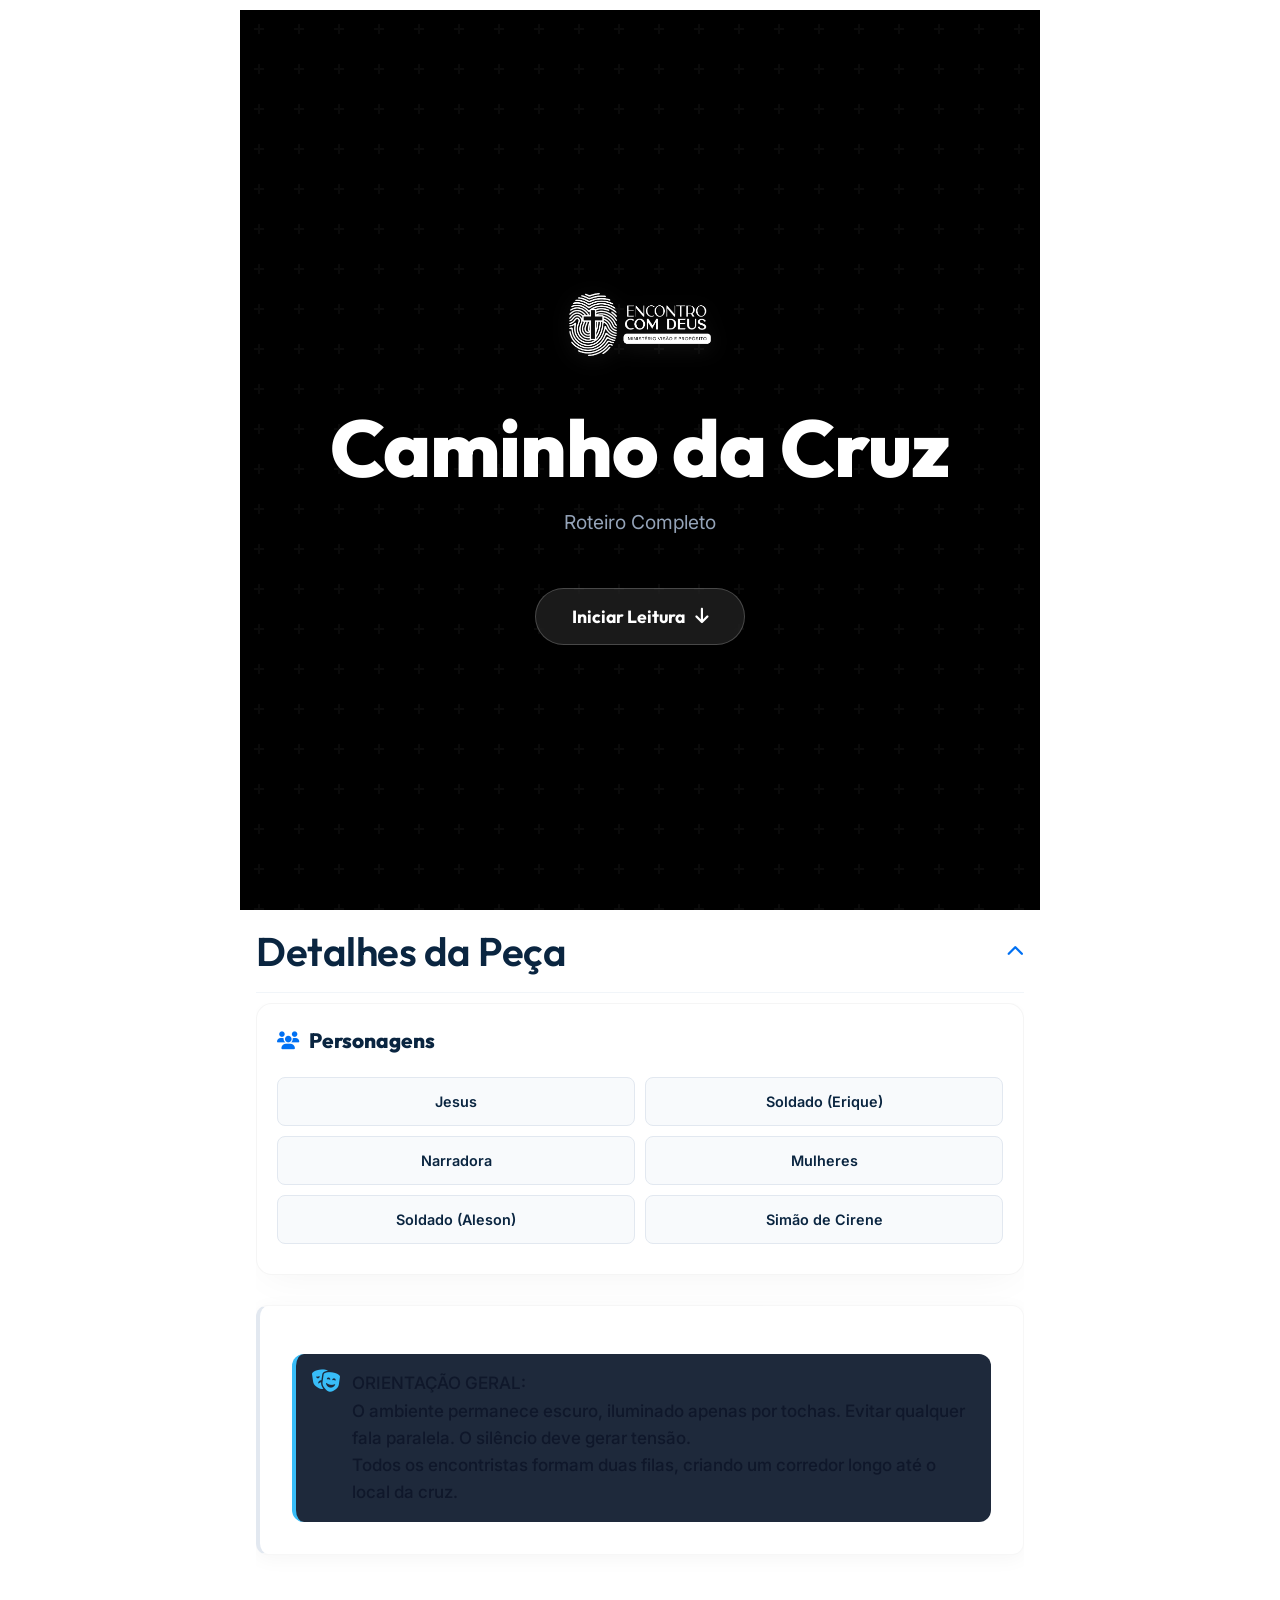
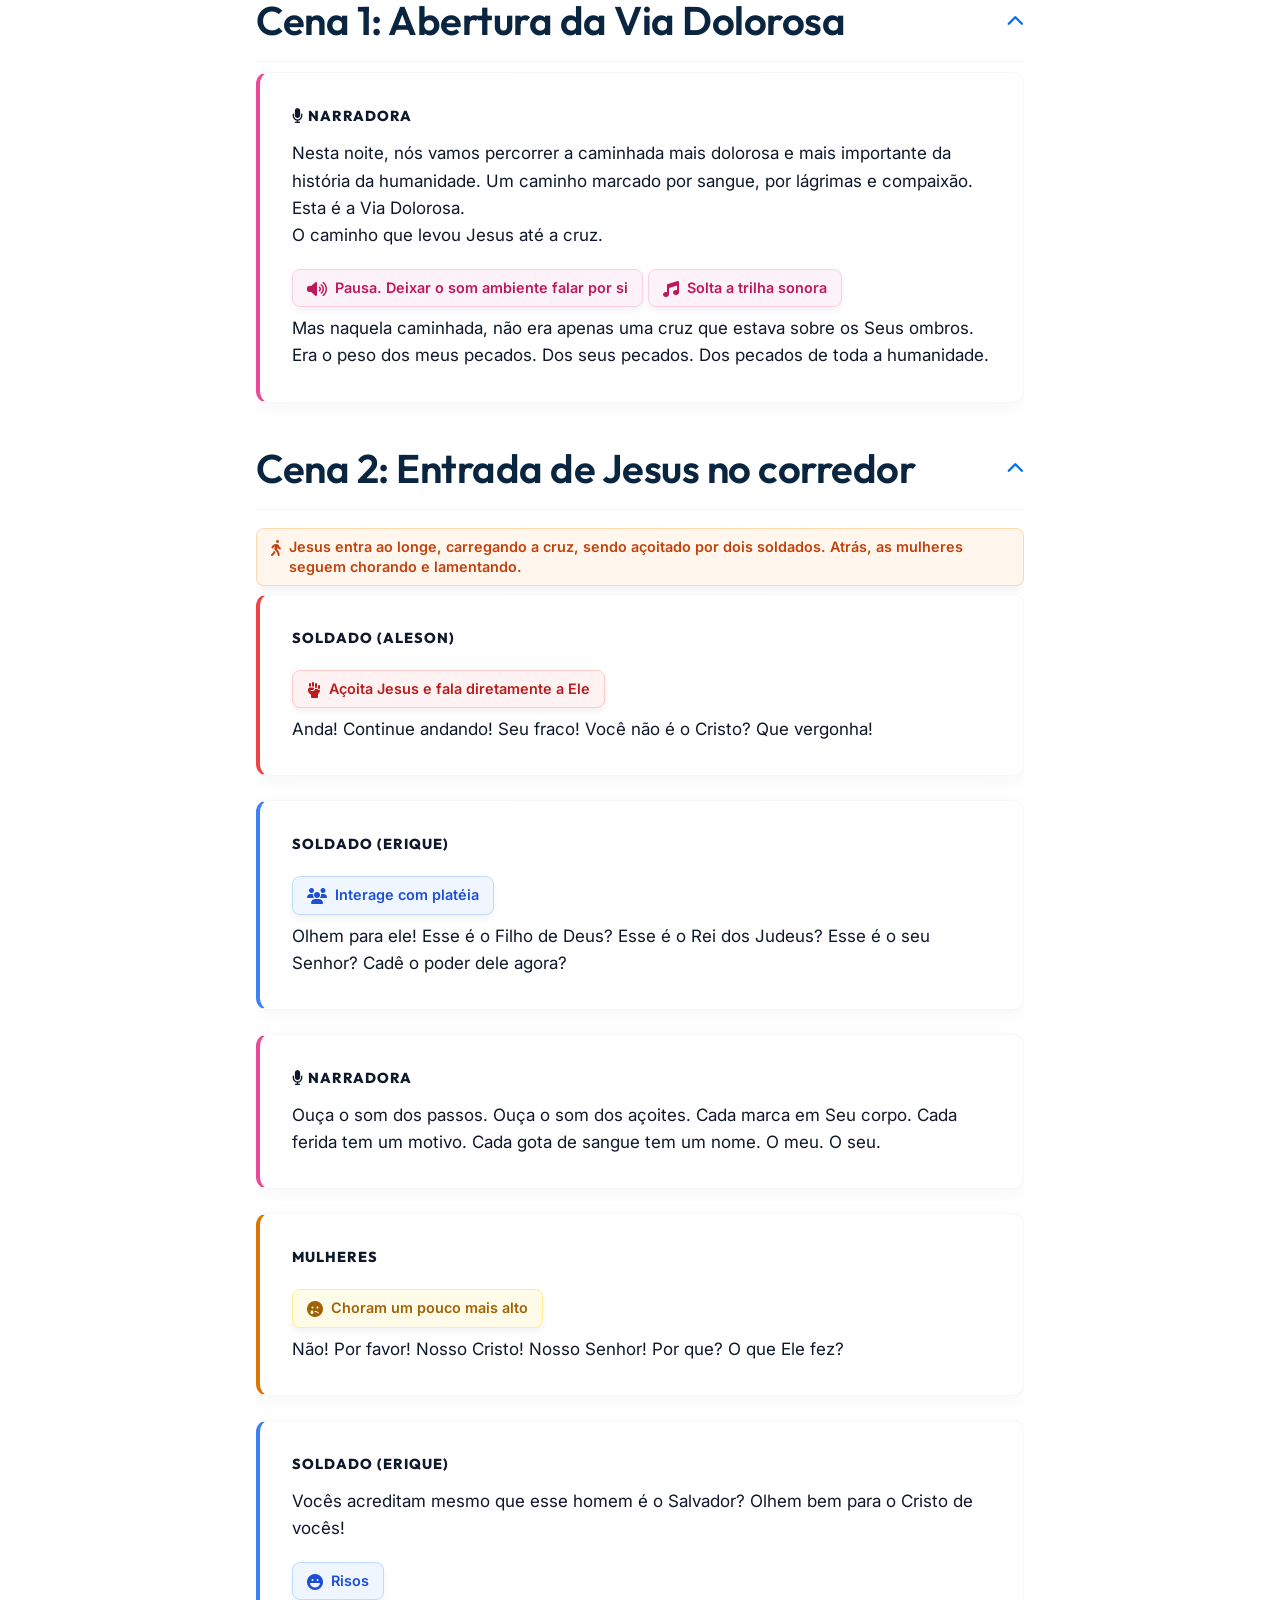
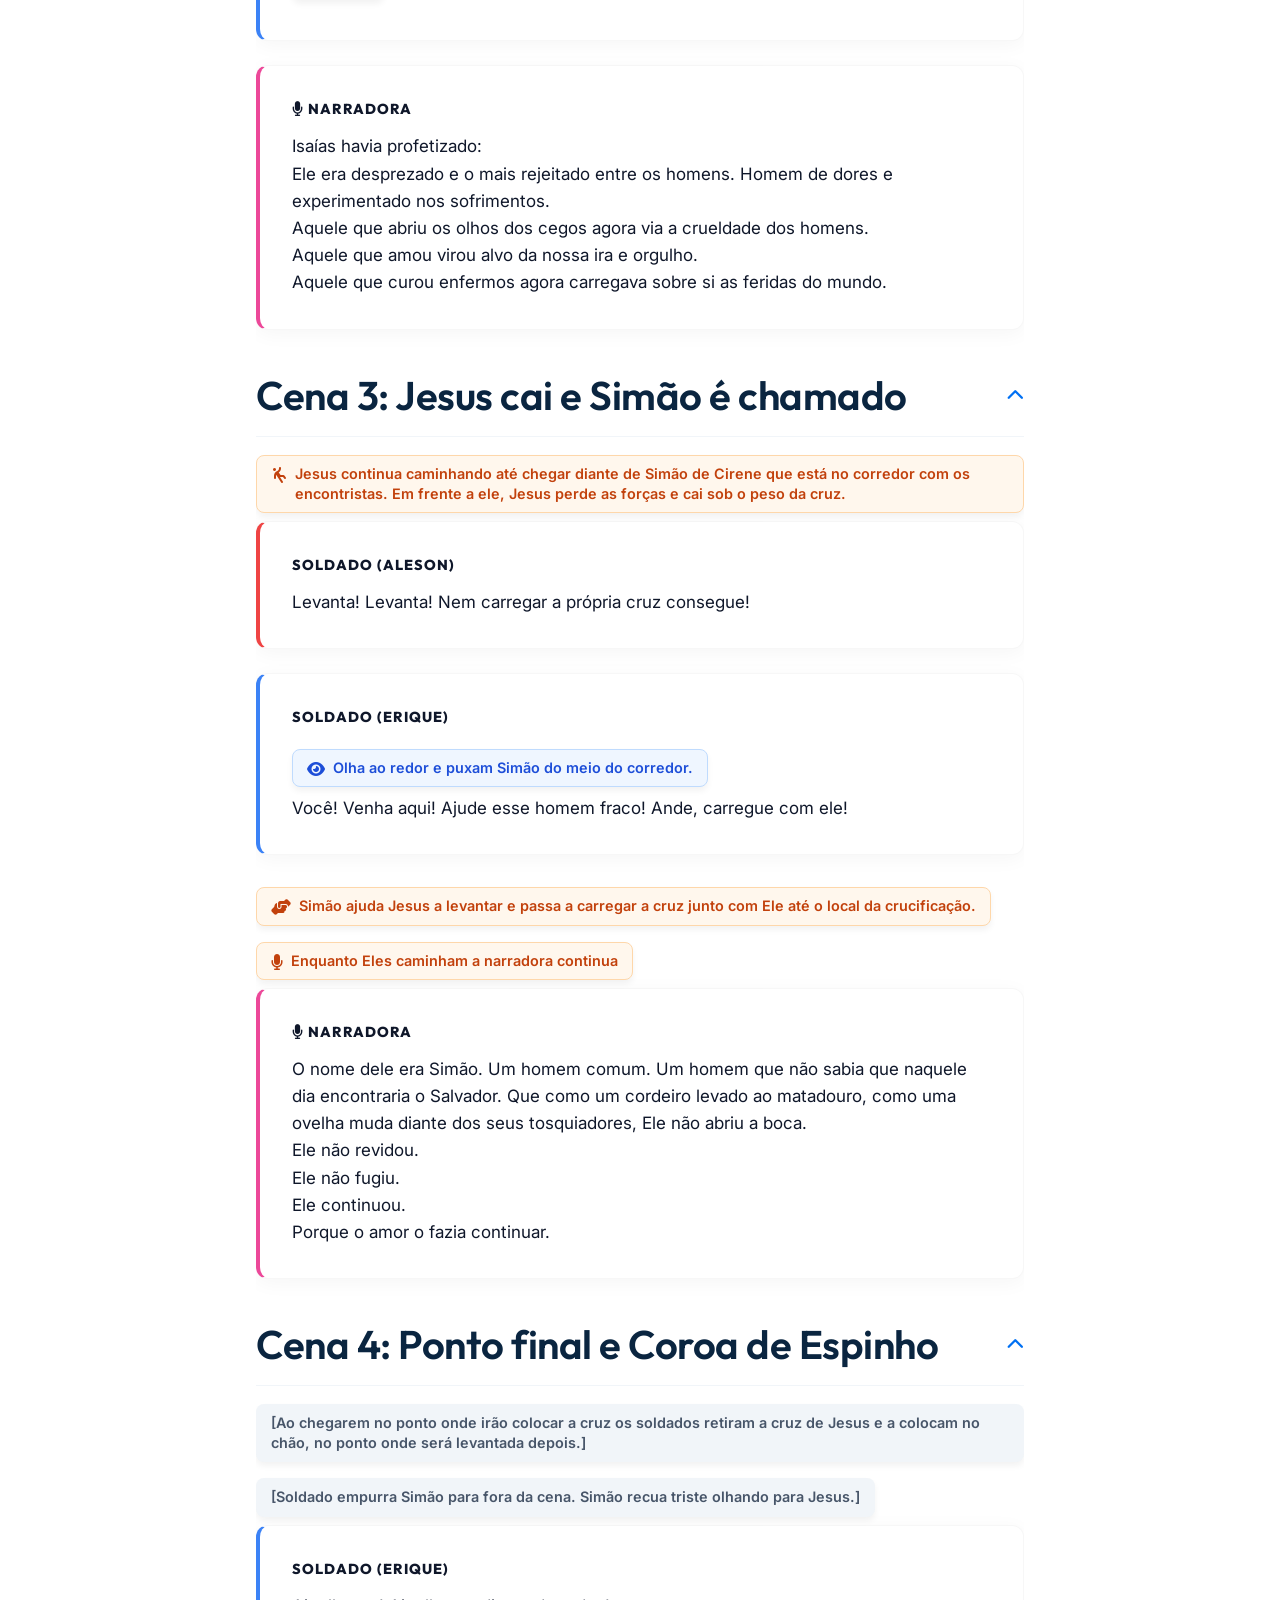
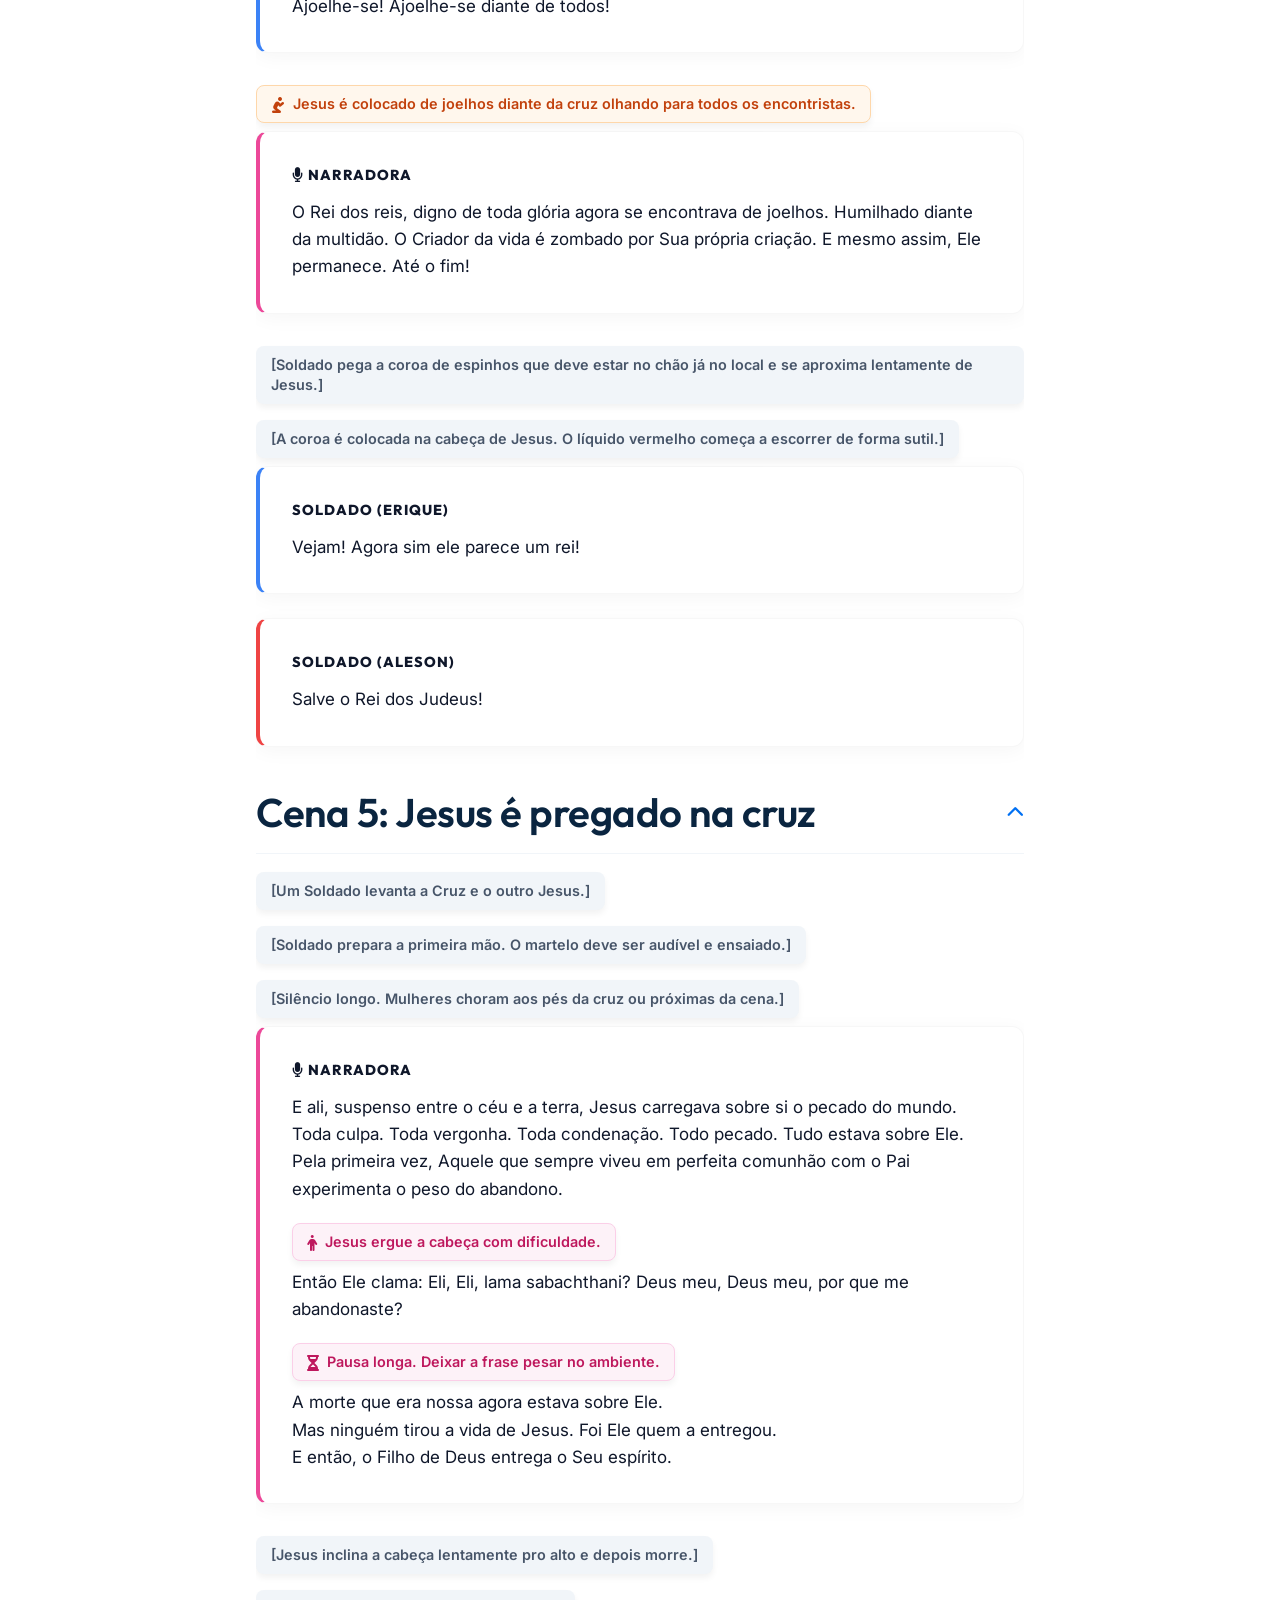
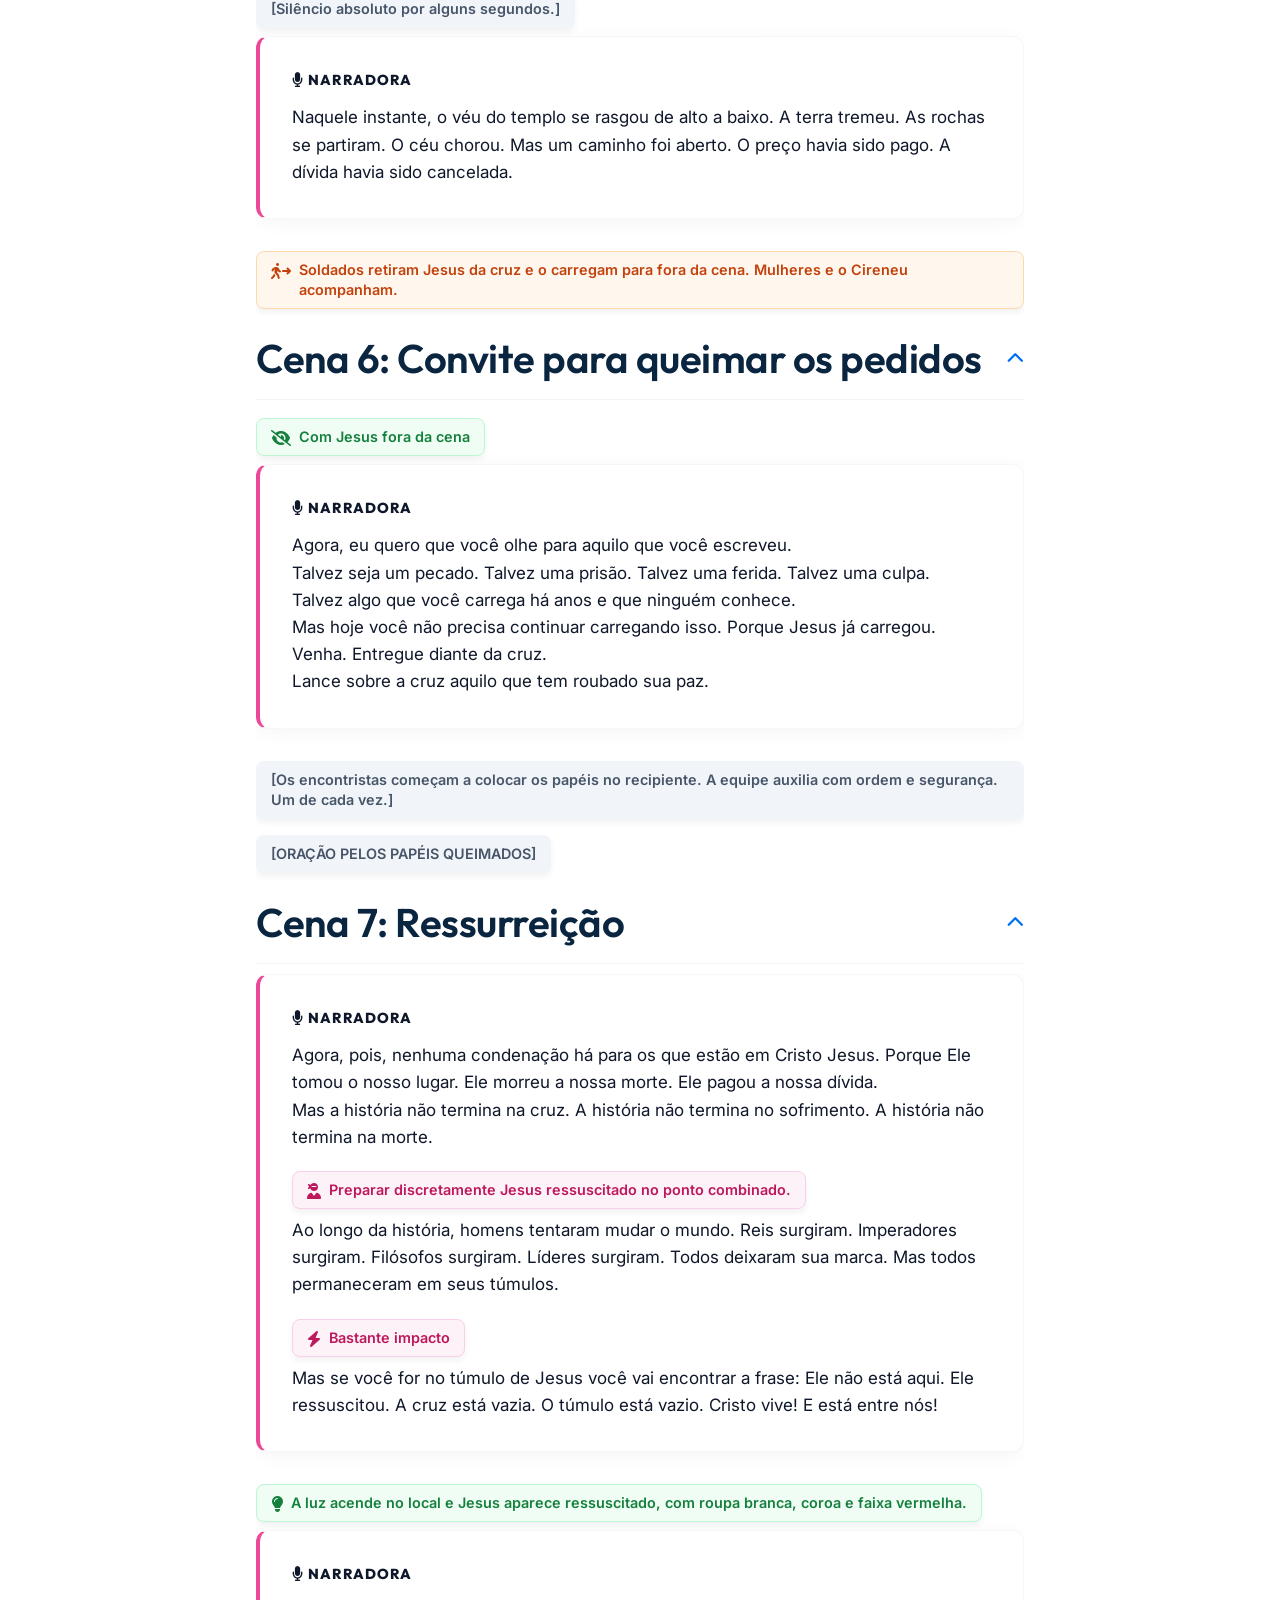
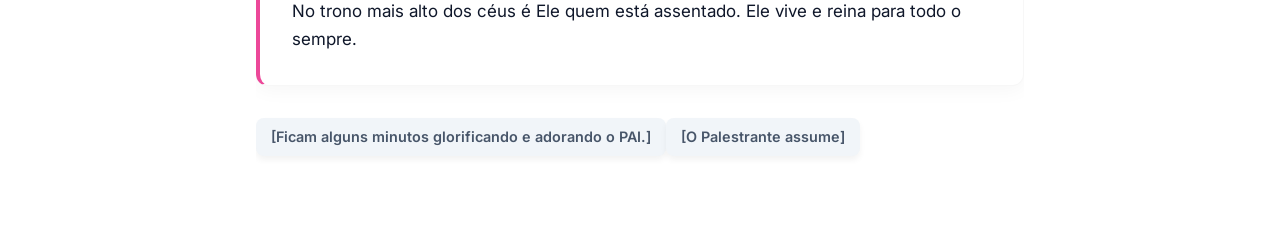
==== WebApp/index.html @ dc793e68 "Adiciona WebApp do Caminho da Cruz com estilos atualizados e correções de layout" ====
﻿<!DOCTYPE html>
<html lang="pt-BR">
<head>
    <meta charset="UTF-8">
    <meta name="viewport" content="width=device-width, initial-scale=1.0">
    <title>Caminho da Cruz - Roteiro</title>
    <link rel="preconnect" href="https://fonts.googleapis.com">
    <link rel="preconnect" href="https://fonts.gstatic.com" crossorigin>
    <link href="https://fonts.googleapis.com/css2?family=Inter:wght@300;400;500;600;700&family=Outfit:wght@400;500;600;700;800&display=swap" rel="stylesheet">
    <link rel="stylesheet" href="https://cdnjs.cloudflare.com/ajax/libs/font-awesome/6.4.0/css/all.min.css">
    <link rel="icon" type="image/svg+xml" href="favicon.svg">
    <link rel="stylesheet" href="style.css">

    <meta property="og:title" content="Caminho da Cruz - Roteiro Teatral">
    <meta property="og:description" content="Roteiro completo da peça teatral 'Caminho da Cruz'.">
    <meta property="og:image" content="simbol-encontro-horizontal-claro.png">
    <meta property="og:url" content="">
    <meta property="og:type" content="website">
    <meta name="twitter:card" content="summary_large_image">
</head>
<body>

<nav class="top-nav hidden" id="top-nav">
    <div class="nav-content">
        <div class="header-left">
            <button id="menu-btn" aria-label="Menu" onclick="toggleMenu()"><i class="fa-solid fa-bars"></i></button>
            <span class="current-scene-title" id="current-scene">Detalhes da Peça</span>
        </div>
        <div class="header-right">
            <span class="progress-text" id="progress-text">0%</span>
            <button id="fullscreen-btn" aria-label="Tela Cheia" title="Tela Cheia" onclick="toggleFullscreen()"><i class="fa-solid fa-expand"></i></button>
        </div>
    </div>
    <div class="progress-bar-container">
        <div class="progress-bar" id="progress-bar"></div>
    </div>
</nav>

<!-- Drawer Menu -->
<div class="drawer-overlay" id="drawer-overlay" onclick="toggleMenu()"></div>
<div class="drawer-menu" id="drawer-menu">
    <div class="drawer-header">
        <h3>Índice</h3>
        <button id="close-menu-btn" onclick="toggleMenu()" title="Fechar menu" aria-label="Fechar menu"><i class="fa-solid fa-xmark"></i></button>
    </div>
    <ul class="drawer-list" id="drawer-list">
        <!-- JS vai preencher -->
    </ul>
</div>

<main>
    <!-- Hero Section -->
    <section class="hero" id="scene-1" data-title="Capa">
        <div class="hero-content">
            <img src="simbol-encontro-horizontal-claro.png" alt="Encontro com Deus" class="hero-logo">
            <h1 class="hero-title">Caminho da Cruz</h1>
            <p class="hero-subtitle">Roteiro Completo</p>
            <button class="btn-primary" onclick="startReading()">Iniciar Leitura <i class="fa-solid fa-arrow-down"></i></button>
        </div>
    </section>

    <!-- Scene 1: Detalhes -->
    <section class="scene-section expanded" id="scene-2" data-title="Detalhes da Peça">
        <div class="scene-header accordion-header" onclick="toggleScene(this)">
            <div class="scene-title-wrapper">
                <h2 class="scene-title">Detalhes da Peça</h2>
                <i class="fa-solid fa-chevron-down toggle-icon"></i>
            </div>
            <div class="scene-divider"></div>
        </div>
        <div class="scene-content">
            <div class="card info-card">
                <h3><i class="fa-solid fa-users"></i> Personagens</h3>
                <div class="characters-grid">
                    <div class="char-item">Jesus</div>
                    <div class="char-item">Narradora</div>
                    <div class="char-item">Soldado (Aleson)</div>
                    <div class="char-item">Soldado (Erique)</div>
                    <div class="char-item">Mulheres</div>
                    <div class="char-item">Simão de Cirene</div>
                </div>
            </div>
            <div class="dialogue-card">
                <p class="block-direction"><i class="fa-solid fa-masks-theater"></i> ORIENTAÇÃO GERAL:<br>O ambiente permanece escuro, iluminado apenas por tochas. Evitar qualquer fala paralela. O silêncio deve gerar tensão.<br>Todos os encontristas formam duas filas, criando um corredor longo até o local da cruz.</p>
            </div>
        </div>
    </section>

    <!-- Cena 1 -->
    <section class="scene-section expanded" id="scene-3" data-title="Cena 1: Abertura da Via Dolorosa">
        <div class="scene-header accordion-header" onclick="toggleScene(this)">
            <div class="scene-title-wrapper">
                <h2 class="scene-title">Cena 1: Abertura da Via Dolorosa</h2>
                <i class="fa-solid fa-chevron-down toggle-icon"></i>
            </div>
            <div class="scene-divider"></div>
        </div>
        <div class="scene-content">
            <div class="dialogue-card c-narracao">
                <div class="char-header narrador-header"><div class="char-main"><i class="fa-solid fa-microphone"></i> NARRADORA</div></div>
                <p>Nesta noite, nós vamos percorrer a caminhada mais dolorosa e mais importante da história da humanidade. Um caminho marcado por sangue, por lágrimas e compaixão.<br>Esta é a Via Dolorosa.<br>O caminho que levou Jesus até a cruz.</p>
                <span class="stage-direction sd-audio"><i class="fa-solid fa-volume-high"></i> Pausa. Deixar o som ambiente falar por si</span>
                <span class="stage-direction sd-audio"><i class="fa-solid fa-music"></i> Solta a trilha sonora</span>
                <p>Mas naquela caminhada, não era apenas uma cruz que estava sobre os Seus ombros. Era o peso dos meus pecados. Dos seus pecados. Dos pecados de toda a humanidade.</p>
            </div>
        </div>
    </section>

    <!-- Cena 2 -->
    <section class="scene-section expanded" id="scene-4" data-title="Cena 2: Entrada de Jesus no corredor">
        <div class="scene-header accordion-header" onclick="toggleScene(this)">
            <div class="scene-title-wrapper">
                <h2 class="scene-title">Cena 2: Entrada de Jesus no corredor</h2>
                <i class="fa-solid fa-chevron-down toggle-icon"></i>
            </div>
            <div class="scene-divider"></div>
        </div>
        <div class="scene-content">
            <span class="stage-direction sd-action"><i class="fa-solid fa-person-walking"></i> Jesus entra ao longe, carregando a cruz, sendo açoitado por dois soldados. Atrás, as mulheres seguem chorando e lamentando.</span>
            <div class="dialogue-card c-soldado1">
                <div class="char-header"><div class="char-main">SOLDADO (ALESON)</div></div>
                <span class="stage-direction sd-action"><i class="fa-solid fa-hand-fist"></i> Açoita Jesus e fala diretamente a Ele</span>
                <p>Anda! Continue andando! Seu fraco! Você não é o Cristo? Que vergonha!</p>
            </div>
            <div class="dialogue-card c-soldado2">
                <div class="char-header"><div class="char-main">SOLDADO (ERIQUE)</div></div>
                <span class="stage-direction sd-emotion"><i class="fa-solid fa-users"></i> Interage com platéia</span>
                <p>Olhem para ele! Esse é o Filho de Deus? Esse é o Rei dos Judeus? Esse é o seu Senhor? Cadê o poder dele agora?</p>
            </div>
            <div class="dialogue-card c-narracao">
                <div class="char-header narrador-header"><div class="char-main"><i class="fa-solid fa-microphone"></i> NARRADORA</div></div>
                <p>Ouça o som dos passos. Ouça o som dos açoites. Cada marca em Seu corpo. Cada ferida tem um motivo. Cada gota de sangue tem um nome. O meu. O seu.</p>
            </div>
            <div class="dialogue-card c-mulheres">
                <div class="char-header"><div class="char-main">MULHERES</div></div>
                <span class="stage-direction sd-emotion"><i class="fa-solid fa-face-sad-tear"></i> Choram um pouco mais alto</span>
                <p>Não! Por favor! Nosso Cristo! Nosso Senhor! Por que? O que Ele fez?</p>
            </div>
            <div class="dialogue-card c-soldado2">
                <div class="char-header"><div class="char-main">SOLDADO (ERIQUE)</div></div>
                <p>Vocês acreditam mesmo que esse homem é o Salvador? Olhem bem para o Cristo de vocês!</p>
                <span class="stage-direction sd-emotion"><i class="fa-solid fa-face-laugh"></i> Risos</span>
            </div>
            <div class="dialogue-card c-narracao">
                <div class="char-header narrador-header"><div class="char-main"><i class="fa-solid fa-microphone"></i> NARRADORA</div></div>
                <p>Isaías havia profetizado:<br>Ele era desprezado e o mais rejeitado entre os homens. Homem de dores e experimentado nos sofrimentos.<br>Aquele que abriu os olhos dos cegos agora via a crueldade dos homens.<br>Aquele que amou virou alvo da nossa ira e orgulho.<br>Aquele que curou enfermos agora carregava sobre si as feridas do mundo.</p>
            </div>
        </div>
    </section>

    <!-- Cena 3 -->
    <section class="scene-section expanded" id="scene-5" data-title="Cena 3: Jesus cai e Simão é chamado">
        <div class="scene-header accordion-header" onclick="toggleScene(this)">
            <div class="scene-title-wrapper">
                <h2 class="scene-title">Cena 3: Jesus cai e Simão é chamado</h2>
                <i class="fa-solid fa-chevron-down toggle-icon"></i>
            </div>
            <div class="scene-divider"></div>
        </div>
        <div class="scene-content">
            <span class="stage-direction sd-action"><i class="fa-solid fa-person-falling"></i> Jesus continua caminhando até chegar diante de Simão de Cirene que está no corredor com os encontristas. Em frente a ele, Jesus perde as forças e cai sob o peso da cruz.</span>
            <div class="dialogue-card c-soldado1">
                <div class="char-header"><div class="char-main">SOLDADO (ALESON)</div></div>
                <p>Levanta! Levanta! Nem carregar a própria cruz consegue!</p>
            </div>
            <div class="dialogue-card c-soldado2">
                <div class="char-header"><div class="char-main">SOLDADO (ERIQUE)</div></div>
                <span class="stage-direction sd-action"><i class="fa-solid fa-eye"></i> Olha ao redor e puxam Simão do meio do corredor.</span>
                <p>Você! Venha aqui! Ajude esse homem fraco! Ande, carregue com ele!</p>
            </div>
            <span class="stage-direction sd-action"><i class="fa-solid fa-handshake-angle"></i> Simão ajuda Jesus a levantar e passa a carregar a cruz junto com Ele até o local da crucificação.</span>
            <span class="stage-direction sd-action"><i class="fa-solid fa-microphone"></i> Enquanto Eles caminham a narradora continua</span>
            <div class="dialogue-card c-narracao">
                <div class="char-header narrador-header"><div class="char-main"><i class="fa-solid fa-microphone"></i> NARRADORA</div></div>
                <p>O nome dele era Simão. Um homem comum. Um homem que não sabia que naquele dia encontraria o Salvador. Que como um cordeiro levado ao matadouro, como uma ovelha muda diante dos seus tosquiadores, Ele não abriu a boca.<br>Ele não revidou.<br>Ele não fugiu.<br>Ele continuou.<br>Porque o amor o fazia continuar.</p>
            </div>
        </div>
    </section>

    <!-- Cena 4 -->
    <section class="scene-section expanded" id="scene-6" data-title="Cena 4: Ponto final e Coroa de Espinho">
        <div class="scene-header accordion-header" onclick="toggleScene(this)">
            <div class="scene-title-wrapper">
                <h2 class="scene-title">Cena 4: Ponto final e Coroa de Espinho</h2>
                <i class="fa-solid fa-chevron-down toggle-icon"></i>
            </div>
            <div class="scene-divider"></div>
        </div>
        <div class="scene-content">
            <span class="stage-direction">[Ao chegarem no ponto onde irão colocar a cruz os soldados retiram a cruz de Jesus e a colocam no chão, no ponto onde será levantada depois.]</span><span class="stage-direction">[Soldado empurra Simão para fora da cena. Simão recua triste olhando para Jesus.]</span>
            <div class="dialogue-card c-soldado2">
                <div class="char-header"><div class="char-main">SOLDADO (ERIQUE)</div></div>
                <p>Ajoelhe-se! Ajoelhe-se diante de todos!</p>
            </div>
            <span class="stage-direction sd-action"><i class="fa-solid fa-person-praying"></i> Jesus é colocado de joelhos diante da cruz olhando para todos os encontristas.</span>
            <div class="dialogue-card c-narracao">
                <div class="char-header narrador-header"><div class="char-main"><i class="fa-solid fa-microphone"></i> NARRADORA</div></div>
                <p>O Rei dos reis, digno de toda glória agora se encontrava de joelhos. Humilhado diante da multidão. O Criador da vida é zombado por Sua própria criação. E mesmo assim, Ele permanece. Até o fim!</p>
            </div>
            <span class="stage-direction">[Soldado pega a coroa de espinhos que deve estar no chão já no local e se aproxima lentamente de Jesus.]</span><span class="stage-direction">[A coroa é colocada na cabeça de Jesus. O líquido vermelho começa a escorrer de forma sutil.]</span>
            <div class="dialogue-card c-soldado2">
                <div class="char-header"><div class="char-main">SOLDADO (ERIQUE)</div></div>
                <p>Vejam! Agora sim ele parece um rei!</p>
            </div>
            <div class="dialogue-card c-soldado1">
                <div class="char-header"><div class="char-main">SOLDADO (ALESON)</div></div>
                <p>Salve o Rei dos Judeus!</p>
            </div>
        </div>
    </section>

    <!-- Cena 5 -->
    <section class="scene-section expanded" id="scene-7" data-title="Cena 5: Jesus é pregado na cruz">
        <div class="scene-header accordion-header" onclick="toggleScene(this)">
            <div class="scene-title-wrapper">
                <h2 class="scene-title">Cena 5: Jesus é pregado na cruz</h2>
                <i class="fa-solid fa-chevron-down toggle-icon"></i>
            </div>
            <div class="scene-divider"></div>
        </div>
        <div class="scene-content">
            <span class="stage-direction">[Um Soldado levanta a Cruz e o outro Jesus.]</span><span class="stage-direction">[Soldado prepara a primeira mão. O martelo deve ser audível e ensaiado.]</span><span class="stage-direction">[Silêncio longo. Mulheres choram aos pés da cruz ou próximas da cena.]</span>
            <div class="dialogue-card c-narracao">
                <div class="char-header narrador-header"><div class="char-main"><i class="fa-solid fa-microphone"></i> NARRADORA</div></div>
                <p>E ali, suspenso entre o céu e a terra, Jesus carregava sobre si o pecado do mundo.<br>Toda culpa. Toda vergonha. Toda condenação. Todo pecado. Tudo estava sobre Ele.<br>Pela primeira vez, Aquele que sempre viveu em perfeita comunhão com o Pai experimenta o peso do abandono.</p>
                <span class="stage-direction sd-action"><i class="fa-solid fa-person"></i> Jesus ergue a cabeça com dificuldade.</span>
                <p>Então Ele clama: Eli, Eli, lama sabachthani? Deus meu, Deus meu, por que me abandonaste?</p>
                <span class="stage-direction sd-tech"><i class="fa-solid fa-hourglass-half"></i> Pausa longa. Deixar a frase pesar no ambiente.</span>
                <p>A morte que era nossa agora estava sobre Ele.<br>Mas ninguém tirou a vida de Jesus. Foi Ele quem a entregou.<br>E então, o Filho de Deus entrega o Seu espírito.</p>
            </div>
            <span class="stage-direction">[Jesus inclina a cabeça lentamente pro alto e depois morre.]</span><span class="stage-direction">[Silêncio absoluto por alguns segundos.]</span>
            <div class="dialogue-card c-narracao">
                <div class="char-header narrador-header"><div class="char-main"><i class="fa-solid fa-microphone"></i> NARRADORA</div></div>
                <p>Naquele instante, o véu do templo se rasgou de alto a baixo. A terra tremeu. As rochas se partiram. O céu chorou. Mas um caminho foi aberto. O preço havia sido pago. A dívida havia sido cancelada.</p>
            </div>
            <span class="stage-direction sd-action"><i class="fa-solid fa-person-walking-arrow-right"></i> Soldados retiram Jesus da cruz e o carregam para fora da cena. Mulheres e o Cireneu acompanham.</span>
        </div>
    </section>

    <!-- Cena 6 -->
    <section class="scene-section expanded" id="scene-8" data-title="Cena 6: Convite para queimar os pedidos">
        <div class="scene-header accordion-header" onclick="toggleScene(this)">
            <div class="scene-title-wrapper">
                <h2 class="scene-title">Cena 6: Convite para queimar os pedidos</h2>
                <i class="fa-solid fa-chevron-down toggle-icon"></i>
            </div>
            <div class="scene-divider"></div>
        </div>
        <div class="scene-content">
            <span class="stage-direction sd-tech"><i class="fa-solid fa-eye-slash"></i> Com Jesus fora da cena</span>
            <div class="dialogue-card c-narracao">
                <div class="char-header narrador-header"><div class="char-main"><i class="fa-solid fa-microphone"></i> NARRADORA</div></div>
                <p>Agora, eu quero que você olhe para aquilo que você escreveu.<br>Talvez seja um pecado. Talvez uma prisão. Talvez uma ferida. Talvez uma culpa.<br>Talvez algo que você carrega há anos e que ninguém conhece.<br>Mas hoje você não precisa continuar carregando isso. Porque Jesus já carregou.<br>Venha. Entregue diante da cruz.<br>Lance sobre a cruz aquilo que tem roubado sua paz.</p>
            </div>
            <span class="stage-direction">[Os encontristas começam a colocar os papéis no recipiente. A equipe auxilia com ordem e segurança. Um de cada vez.]</span><span class="stage-direction">[ORAÇÃO PELOS PAPÉIS QUEIMADOS]</span>
        </div>
    </section>

    <!-- Cena 7 -->
    <section class="scene-section expanded" id="scene-9" data-title="Cena 7: Ressurreição">
        <div class="scene-header accordion-header" onclick="toggleScene(this)">
            <div class="scene-title-wrapper">
                <h2 class="scene-title">Cena 7: Ressurreição</h2>
                <i class="fa-solid fa-chevron-down toggle-icon"></i>
            </div>
            <div class="scene-divider"></div>
        </div>
        <div class="scene-content">
            <div class="dialogue-card c-narracao">
                <div class="char-header narrador-header"><div class="char-main"><i class="fa-solid fa-microphone"></i> NARRADORA</div></div>
                <p>Agora, pois, nenhuma condenação há para os que estão em Cristo Jesus. Porque Ele tomou o nosso lugar. Ele morreu a nossa morte. Ele pagou a nossa dívida.<br>Mas a história não termina na cruz. A história não termina no sofrimento. A história não termina na morte.</p>
                <span class="stage-direction sd-tech"><i class="fa-solid fa-user-ninja"></i> Preparar discretamente Jesus ressuscitado no ponto combinado.</span>
                <p>Ao longo da história, homens tentaram mudar o mundo. Reis surgiram. Imperadores surgiram. Filósofos surgiram. Líderes surgiram. Todos deixaram sua marca. Mas todos permaneceram em seus túmulos.</p>
                <span class="stage-direction sd-emotion"><i class="fa-solid fa-bolt"></i> Bastante impacto</span>
                <p>Mas se você for no túmulo de Jesus você vai encontrar a frase: Ele não está aqui. Ele ressuscitou. A cruz está vazia. O túmulo está vazio. Cristo vive! E está entre nós!</p>
            </div>
            <span class="stage-direction sd-tech"><i class="fa-solid fa-lightbulb"></i> A luz acende no local e Jesus aparece ressuscitado, com roupa branca, coroa e faixa vermelha.</span>
            <div class="dialogue-card c-narracao">
                <div class="char-header narrador-header"><div class="char-main"><i class="fa-solid fa-microphone"></i> NARRADORA</div></div>
                <p>No trono mais alto dos céus é Ele quem está assentado. Ele vive e reina para todo o sempre.</p>
            </div>
            <span class="stage-direction">[Ficam alguns minutos glorificando e adorando o PAI.]</span><span class="stage-direction">[O Palestrante assume]</span>
        </div>
    </section>

</main>

<script src="script.js"></script>
</body>
</html>
---- WebApp/style.css ----
@import url('https://fonts.googleapis.com/css2?family=Inter:wght@400;500;600;700&family=Outfit:wght@400;600;700;800&display=swap');

:root {
    --primary: #0A2540;
    --secondary: #0070F3;
    --accent: #EBF4FF;
    --bg-color: #FFFFFF;
    --card-bg: #FFFFFF;
    --text-dark: #0f172a;
    --text-body: #334155;
    --text-muted: #64748B;
    --white: #FFFFFF;
    
    /* Character colors for borders and tags */
    --c-rafa: #ec4899;
    --c-carlos: #3b82f6;
    --c-inimigo: #1e293b;
    --c-manu: #10b981;
    --c-lc: #ef4444;
    --c-bia: #a855f7;
    --c-religiao: #64748b;
    --c-dono: #b91c1c;
    --c-mulheres: #f43f5e;
    --c-pai: #0ea5e9;
    --c-recrutadora: #14b8a6;
    --c-jesus: #eab308;
    --c-narrador: #475569;

    --header-height: 60px;
    --max-width: 800px;
}

* { margin: 0; padding: 0; box-sizing: border-box; -webkit-tap-highlight-color: transparent; }

body {
    font-family: 'Inter', sans-serif;
    color: var(--text-body);
    background-color: var(--bg-color);
    line-height: 1.6;
    font-size: 17px;
}

@media (max-width: 768px) {
    body { font-size: 16px; }
}

/* Header & Progress Bar */
.top-nav {
    position: fixed; top: 0; left: 0; width: 100%; height: var(--header-height);
    background-color: rgba(15, 23, 42, 0.9);
    -webkit-backdrop-filter: blur(12px); backdrop-filter: blur(12px);
    z-index: 1000;
    display: flex; flex-direction: column; justify-content: center;
    transition: transform 0.4s ease, opacity 0.4s ease;
}

.top-nav.hidden {
    transform: translateY(-100%);
    opacity: 0;
}

.nav-content {
    display: flex; justify-content: space-between; align-items: center;
    padding: 0 16px; height: 100%; max-width: var(--max-width); margin: 0 auto; width: 100%;
}

.header-left, .header-right { display: flex; align-items: center; gap: 12px; }

#menu-btn, #fullscreen-btn {
    background: transparent; border: none; color: white; font-size: 1.2rem; cursor: pointer;
    padding: 8px; border-radius: 8px; transition: background 0.2s;
}
#menu-btn:hover, #fullscreen-btn:hover { background: rgba(255,255,255,0.1); }

.current-scene-title {
    font-family: 'Outfit', sans-serif; font-weight: 600; color: white; font-size: 0.95rem;
    white-space: nowrap; overflow: hidden; text-overflow: ellipsis; max-width: 150px;
}

@media (min-width: 768px) { .current-scene-title { max-width: 300px; font-size: 1.1rem; } }

.progress-text { font-family: 'Outfit', sans-serif; font-weight: 700; color: #60a5fa; font-size: 0.9rem; }

.progress-bar-container { height: 3px; width: 100%; background-color: rgba(255,255,255,0.1); position: absolute; bottom: -1px; }
.progress-bar { height: 100%; background: linear-gradient(90deg, #38bdf8, #818cf8); width: 0%; transition: width 0.1s linear; border-radius: 0 3px 3px 0; }

/* Drawer Menu */
.drawer-overlay {
    position: fixed; top: 0; left: 0; width: 100vw; height: 100vh;
    background: rgba(0,0,0,0.5); -webkit-backdrop-filter: blur(4px); backdrop-filter: blur(4px);
    z-index: 1001; opacity: 0; pointer-events: none; transition: opacity 0.3s;
}
.drawer-overlay.active { opacity: 1; pointer-events: all; }

.drawer-menu {
    position: fixed; top: 0; left: -300px; width: 280px; height: 100vh;
    background: white; z-index: 1002; box-shadow: 2px 0 10px rgba(0,0,0,0.1);
    transition: left 0.3s cubic-bezier(0.4, 0, 0.2, 1);
    display: flex; flex-direction: column;
}
.drawer-menu.active { left: 0; }

.drawer-header {
    display: flex; justify-content: space-between; align-items: center;
    padding: 20px; border-bottom: 1px solid #f1f5f9;
}
.drawer-header h3 { font-family: 'Outfit', sans-serif; font-size: 1.2rem; color: var(--primary); }
#close-menu-btn { background: transparent; border: none; font-size: 1.2rem; cursor: pointer; color: var(--text-muted); }

.drawer-list { list-style: none; overflow-y: auto; flex: 1; padding: 10px 0; }
.drawer-list li { margin: 0; }
.drawer-list button {
    width: 100%; text-align: left; padding: 12px 20px; border: none; background: transparent;
    font-family: 'Inter', sans-serif; font-size: 0.95rem; color: var(--text-body);
    cursor: pointer; transition: background 0.2s; border-left: 3px solid transparent;
}
.drawer-list button:hover { background: #f8fafc; }
.drawer-list button.active { background: #eff6ff; color: #2563eb; border-left-color: #2563eb; font-weight: 600; }

/* Hero Section */
.hero {
    min-height: 100svh;
    background: #000000;
    display: flex; justify-content: center; align-items: center;
    color: var(--white); text-align: center;
    position: relative; overflow: hidden; padding: 20px;
}
/* Subtle plus pattern texture */
.hero::after {
    content: ''; position: absolute; top: 0; left: 0; right: 0; bottom: 0;
    background-image: url('data:image/svg+xml,%3Csvg width="40" height="40" viewBox="0 0 40 40" xmlns="http://www.w3.org/2000/svg"%3E%3Cpath d="M20 18v-4h-2v4h-4v2h4v4h2v-4h4v-2h-4z" fill="%23ffffff" fill-opacity="0.04" fill-rule="evenodd"/%3E%3C/svg%3E');
    pointer-events: none;
}
.hero-content {
    z-index: 2;
    display: flex; flex-direction: column; align-items: center;
}
.hero-logo { max-width: 180px; margin-bottom: 30px; filter: drop-shadow(0 4px 10px rgba(255,255,255,0.1)); }
.hero-title {
    font-family: 'Outfit', sans-serif; font-size: 3.5rem; font-weight: 800;
    margin-bottom: 15px; line-height: 1.1; letter-spacing: -1px;
}
.hero-subtitle { font-family: 'Inter', sans-serif; font-size: 1.2rem; color: #94a3b8; margin-bottom: 50px; font-weight: 400; }
.hero .btn-primary {
    background: rgba(255, 255, 255, 0.1); color: white; padding: 16px 36px; border-radius: 100px;
    font-family: 'Outfit', sans-serif; font-size: 1.1rem; font-weight: 700;
    border: 1px solid rgba(255, 255, 255, 0.2); cursor: pointer; transition: all 0.3s ease; display: inline-flex; align-items: center; gap: 10px;
    -webkit-backdrop-filter: blur(8px); backdrop-filter: blur(8px);
}
.hero .btn-primary:hover {
    background: rgba(255, 255, 255, 0.2);
}
.hero .btn-primary:active { transform: scale(0.95); }

/* Trigger Warning */
.trigger-warning {
    background: #fef2f2; color: #991b1b; padding: 16px 20px;
    max-width: var(--max-width); margin: 0 auto; text-align: center;
    border-bottom: 1px solid #fee2e2;
}
.warning-content { display: flex; align-items: center; justify-content: center; gap: 12px; font-size: 0.9rem; }

/* Main Container */
main { max-width: var(--max-width); margin: 0 auto; padding-bottom: 80px; }

/* Scene Sections & Accordions */
.scene-section { margin-top: 0; padding: 0 16px; scroll-margin-top: calc(var(--header-height) + 20px); }
.scene-header { text-align: left; cursor: pointer; -webkit-user-select: none; user-select: none; transition: opacity 0.2s; margin-bottom: 10px; }
.scene-header:hover { opacity: 0.8; }
.scene-title-wrapper { 
    display: flex; justify-content: space-between; align-items: center; 
    padding: 15px 0; margin-bottom: 10px; 
    border-bottom: 1px solid #f1f5f9;
    gap: 15px;
}
.scene-title { 
    font-family: 'Outfit', sans-serif; font-size: 1.15rem; font-weight: 600; 
    color: var(--primary); letter-spacing: -0.5px; margin-bottom: 0;
    line-height: 1.3; word-break: break-word; 
}
.toggle-icon { flex-shrink: 0; }
.toggle-icon { font-size: 1.1rem; color: var(--secondary); transition: transform 0.4s cubic-bezier(0.16, 1, 0.3, 1); }
.scene-divider { display: none; }

/* Diferenciação para "Detalhes da Peça" */
#scene-1 { margin-top: 10px; }
#scene-1 .scene-title-wrapper {
    border-bottom: 1px dashed #cbd5e1;
    margin-bottom: 20px;
    padding: 10px 0;
}
#scene-1 .scene-title { 
    font-family: 'Inter', sans-serif; font-size: 0.95rem; font-weight: 700; 
    color: #64748b; text-transform: uppercase; letter-spacing: 2px; 
}
#scene-1 .toggle-icon { color: #94a3b8; font-size: 1rem; }

/* Accordion States */
.scene-content { 
    display: grid;
    grid-template-rows: 0fr;
    opacity: 0;
    transition: grid-template-rows 0.5s cubic-bezier(0.16, 1, 0.3, 1), opacity 0.4s ease;
}
.scene-section.expanded .scene-content { 
    grid-template-rows: 1fr;
    opacity: 1;
}
.scene-content-inner {
    overflow: hidden;
}
.scene-section.expanded .toggle-icon { transform: rotate(180deg); }


/* Music Cue Tag */
.music-cue {
    display: inline-block;
    background: #4f46e5;
    color: white;
    padding: 8px 16px;
    border-radius: 8px;
    font-size: 0.9rem;
    font-weight: 600;
    margin: 10px 0 24px 0;
    box-shadow: 0 4px 10px rgba(79, 70, 229, 0.2);
}
.music-cue i { margin-right: 8px; }

/* Dialogue Cards */
.dialogue-card {
    background: var(--card-bg); border-radius: 12px; padding: 24px; margin-bottom: 24px;
    box-shadow: 0 4px 20px rgba(0,0,0,0.04); border: 1px solid rgba(0,0,0,0.03);
    border-left: 4px solid #e2e8f0;
}

.char-header {
    display: flex; align-items: center; flex-wrap: wrap; gap: 8px; margin-bottom: 12px;
}
.char-main {
    font-family: 'Outfit', sans-serif; font-weight: 800; font-size: 0.9rem;
    color: var(--text-dark); text-transform: uppercase; letter-spacing: 1px;
}
.char-target {
    font-size: 0.8rem; color: var(--text-muted); font-weight: 500;
}

/* Dialog text */
.dialogue-card p { margin-bottom: 12px; color: var(--text-dark); }
.dialogue-card p:last-child { margin-bottom: 0; }

/* Stage Directions (Rubricas) */
.stage-direction {
    display: inline-flex; align-items: flex-start; gap: 8px; font-size: 0.9rem; font-weight: 600; font-style: normal;
    padding: 8px 14px; border-radius: 8px; border: 1px solid transparent;
    margin: 8px 0; line-height: 1.4; box-shadow: 0 4px 6px rgba(0,0,0,0.05); color: #475569; background: #f1f5f9;
}
.stage-direction i { margin-top: 3px; font-size: 1rem; color: #64748b; }

/* External Stage Directions (Direct children of scene-content) */
.scene-content > .stage-direction {
    display: flex;
    align-items: flex-start;
    gap: 12px;
    padding: 14px 18px;
    background: #ffffff;
    color: #0f172a;
    border: 2px solid #000000;
    border-radius: 10px;
    margin: 20px 0 28px 0;
    font-size: 0.95rem;
    font-weight: 700;
    box-shadow: 3px 3px 0px rgba(0,0,0,1);
}
.scene-content > .stage-direction::before {
    font-family: "Font Awesome 6 Free";
    font-weight: 900;
    content: "\f630";
    font-size: 1.2rem;
    color: #000000;
    flex-shrink: 0;
    margin-top: 2px;
}

.block-direction { display: flex; gap: 12px; margin: 16px 0; padding: 16px; border-radius: 12px; background: #1e293b; color: #f8fafc; border-left: 4px solid #38bdf8; font-weight: 500; }
.block-direction i { font-size: 1.4rem; color: #38bdf8; }

/* Tipos de Rubricas Globais */
.sd-action { background: #fff7ed; border-color: #fed7aa; color: #c2410c; }
.sd-action i { color: inherit; }

.sd-emotion { background: #faf5ff; border-color: #e9d5ff; color: #7e22ce; }
.sd-emotion i { color: inherit; }

.sd-tech { background: #f0fdf4; border-color: #bbf7d0; color: #15803d; }
.sd-tech i { color: inherit; }

.sd-audio { background: #f0f9ff; border-color: #bae6fd; color: #0369a1; }
.sd-audio i { color: inherit; }


/* Target Tags */
.char-target-tag {
    display: inline-flex; align-items: center; justify-content: center;
    padding: 2px 10px; border-radius: 6px; font-size: 0.75rem; font-weight: 800; letter-spacing: 0.5px;
    text-transform: uppercase;
}

/* Specific Characters */
.c-inimigo { background: #1e293b; border-left: 4px solid #000; }
.c-inimigo .char-header, .c-inimigo .char-main { color: #ffffff; }
.c-inimigo .char-target { color: #e2e8f0; }
.c-inimigo p { color: #f8fafc; }
.c-inimigo .stage-direction { background: #334155; color: #ffffff; border-color: #475569; }

.c-narracao { border-left-color: #ec4899; }
.c-narracao .stage-direction { background: #fdf2f8; border-color: #fbcfe8; color: #be185d; }

.c-rafa { border-left-color: var(--c-rafa); }
.c-rafa .stage-direction { background: #fdf2f8; border-color: #fbcfe8; color: #be185d; }

.c-carlos { border-left-color: var(--c-carlos); }
.c-carlos .stage-direction { background: #eff6ff; border-color: #bfdbfe; color: #1d4ed8; }

.c-manu { border-left-color: var(--c-manu); }
.c-manu .stage-direction { background: #ecfdf5; border-color: #a7f3d0; color: #047857; }

.c-lc { border-left-color: var(--c-lc); }
.c-lc .stage-direction { background: #fef2f2; border-color: #fecaca; color: #b91c1c; }

.c-bia { border-left-color: var(--c-bia); }
.c-bia .stage-direction { background: #faf5ff; border-color: #e9d5ff; color: #7e22ce; }

.c-religiao { border-left-color: var(--c-religiao); }
.c-religiao .stage-direction { background: #f8fafc; border-color: #e2e8f0; color: #475569; }

.c-dono { border-left-color: var(--c-dono); }
.c-dono .stage-direction { background: #fef2f2; border-color: #fecaca; color: #991b1b; }

.c-mulheres { border-left-color: #d97706; }
.c-mulheres .stage-direction { background: #fefce8; border-color: #fef08a; color: #a16207; }

.c-pai { border-left-color: var(--c-pai); }
.c-pai .stage-direction { background: #f0f9ff; border-color: #bae6fd; color: #0369a1; }

.c-recrutadora { border-left-color: var(--c-recrutadora); }
.c-recrutadora .stage-direction { background: #f0fdfa; border-color: #ccfbf1; color: #0f766e; }

.c-jesus { border-left-color: var(--c-jesus); }
.c-jesus .stage-direction { background: #fefce8; border-color: #fef08a; color: #a16207; }

/* Info Cards & Tables */
.info-card { 
    background: #ffffff; border-radius: 16px; padding: 20px; margin-bottom: 30px; 
    box-shadow: 0 10px 40px -10px rgba(0,0,0,0.05); 
    border: 1px solid rgba(0,0,0,0.04); 
}
.info-card h3 { 
    font-family: 'Outfit', sans-serif; font-size: 1.3rem; color: var(--primary); 
    margin-bottom: 20px; font-weight: 800; display: flex; align-items: center; gap: 10px;
}
.info-card h3 i { color: var(--secondary); font-size: 1.1rem; }
.table-wrapper { 
    width: 100%; overflow-x: auto; border-radius: 12px; 
    border: 1px solid #e2e8f0; background: #f8fafc;
}
table { width: 100%; border-collapse: collapse; min-width: 280px; }

.characters-grid {
    column-count: 2;
    column-gap: 10px;
}
.char-item {
    break-inside: avoid;
    margin-bottom: 10px;
    background: #f8fafc;
    padding: 12px 14px;
    border-radius: 8px;
    font-size: 0.9rem;
    color: var(--primary);
    font-weight: 600;
    border: 1px solid #e2e8f0;
    text-align: center;
    transition: background 0.2s;
}
.char-item:hover {
    background: #f1f5f9;
}
th, td { padding: 12px 14px; text-align: left; font-size: 0.85rem; line-height: 1.4; }
th { 
    background: #f1f5f9; font-weight: 700; color: #475569; 
    text-transform: uppercase; font-size: 0.7rem; letter-spacing: 1px;
    border-bottom: 2px solid #e2e8f0;
}
tbody tr { border-bottom: 1px solid #e2e8f0; background: #ffffff; transition: background 0.2s; }
tbody tr:last-child { border-bottom: none; }
tbody tr:hover { background: #f8fafc; }
td:first-child { font-weight: 600; color: var(--primary); width: 40%; }
td:last-child { color: #475569; }

/* Desktop adjustments */
@media (min-width: 768px) {
    .hero-title { font-size: 5rem; }
    .dialogue-card { padding: 32px; }
    .scene-title { font-size: 2.5rem; }
}

/* Audio Player Styles */
button.audio-tag {
    border: none;
    cursor: pointer;
    font-family: inherit;
    transition: all 0.2s ease;
}
button.audio-tag:hover {
    background: #1d4ed8;
    transform: scale(1.05);
}
button.audio-tag.playing {
    background: #10b981;
    animation: audioPulse 1.5s infinite;
}
@keyframes audioPulse {
    0% { box-shadow: 0 0 0 0 rgba(16, 185, 129, 0.4); }
    70% { box-shadow: 0 0 0 6px rgba(16, 185, 129, 0); }
    100% { box-shadow: 0 0 0 0 rgba(16, 185, 129, 0); }
}

/* Custom Audio Player */
.custom-audio-player {
    position: fixed;
    bottom: 20px;
    left: 50%;
    transform: translateX(-50%) translateY(150%);
    width: 90%;
    max-width: 500px;
    background: rgba(15, 23, 42, 0.85);
    -webkit-backdrop-filter: blur(16px);
    backdrop-filter: blur(16px);
    border: 1px solid rgba(255, 255, 255, 0.1);
    border-radius: 16px;
    padding: 20px;
    box-shadow: 0 20px 40px rgba(0, 0, 0, 0.4);
    z-index: 1000;
    transition: transform 0.4s cubic-bezier(0.16, 1, 0.3, 1), opacity 0.4s;
    opacity: 0;
    color: #f8fafc;
    display: flex;
    flex-direction: column;
    gap: 15px;
}
.custom-audio-player.visible {
    transform: translateX(-50%) translateY(0);
    opacity: 1;
}
.custom-audio-player.hidden {
    display: none;
}

.player-header { display: flex; justify-content: space-between; align-items: center; }
.player-track-info { display: flex; align-items: center; gap: 10px; font-weight: 600; font-family: 'Outfit', sans-serif; font-size: 0.95rem; overflow: hidden; white-space: nowrap; text-overflow: ellipsis; }
.player-track-info i { color: #3b82f6; }

.player-controls-top { display: flex; align-items: center; gap: 15px; }

/* Fade Toggle */
.fade-toggle { display: flex; align-items: center; gap: 8px; cursor: pointer; -webkit-user-select: none; user-select: none; }
.fade-toggle input { display: none; }
.fade-slider { width: 34px; height: 20px; background: #334155; border-radius: 20px; position: relative; transition: 0.3s; }
.fade-slider::before { content: ''; position: absolute; width: 14px; height: 14px; border-radius: 50%; background: white; top: 3px; left: 3px; transition: 0.3s; }
.fade-toggle input:checked + .fade-slider { background: #10b981; }
.fade-toggle input:checked + .fade-slider::before { transform: translateX(14px); }
.fade-label { font-size: 0.75rem; font-weight: 600; color: #94a3b8; }
.fade-toggle input:checked ~ .fade-label { color: #10b981; }

.player-close { background: none; border: none; color: #94a3b8; font-size: 1.2rem; cursor: pointer; transition: 0.2s; padding: 0; }
.player-close:hover { color: white; }

.player-timeline-container { display: flex; align-items: center; gap: 12px; font-size: 0.75rem; color: #cbd5e1; font-family: monospace; }
.player-timeline { flex: 1; -webkit-appearance: none; appearance: none; height: 4px; background: #334155; border-radius: 4px; outline: none; cursor: pointer; }
.player-timeline::-webkit-slider-thumb { -webkit-appearance: none; appearance: none; width: 12px; height: 12px; border-radius: 50%; background: #3b82f6; cursor: pointer; transition: 0.2s; }
.player-timeline::-webkit-slider-thumb:hover { transform: scale(1.3); }

.player-controls-main { display: flex; justify-content: center; align-items: center; }
.player-btn { background: #3b82f6; color: white; border: none; width: 50px; height: 50px; border-radius: 50%; display: flex; justify-content: center; align-items: center; font-size: 1.2rem; cursor: pointer; transition: 0.2s; box-shadow: 0 4px 15px rgba(59, 130, 246, 0.4); }
.player-btn:hover { background: #2563eb; transform: scale(1.05); }
.player-btn.playing { background: #10b981; box-shadow: 0 4px 15px rgba(16, 185, 129, 0.4); }
.player-btn.playing:hover { background: #059669; }

/* Overwrite the previous button audio-tag styles from add-audio.js if needed */
button.audio-tag.playing-active {
    background: #10b981;
    animation: audioPulse 1.5s infinite;
}

/* Audio Player Styles */
button.audio-tag {
    border: none;
    cursor: pointer;
    font-family: inherit;
    transition: all 0.2s ease;
}
button.audio-tag:hover {
    background: #1d4ed8;
    transform: scale(1.05);
}
button.audio-tag.playing {
    background: #10b981;
    animation: audioPulse 1.5s infinite;
}
@keyframes audioPulse {
    0% { box-shadow: 0 0 0 0 rgba(16, 185, 129, 0.4); }
    70% { box-shadow: 0 0 0 6px rgba(16, 185, 129, 0); }
    100% { box-shadow: 0 0 0 0 rgba(16, 185, 129, 0); }
}

/* Audio Player Styles */
button.audio-tag {
    border: none;
    cursor: pointer;
    font-family: inherit;
    transition: all 0.2s ease;
}
button.audio-tag:hover {
    background: #1d4ed8;
    transform: scale(1.05);
}
button.audio-tag.playing {
    background: #10b981;
    animation: audioPulse 1.5s infinite;
}
@keyframes audioPulse {
    0% { box-shadow: 0 0 0 0 rgba(16, 185, 129, 0.4); }
    70% { box-shadow: 0 0 0 6px rgba(16, 185, 129, 0); }
    100% { box-shadow: 0 0 0 0 rgba(16, 185, 129, 0); }
}

/* Audio Player Styles */
button.audio-tag {
    border: none;
    cursor: pointer;
    font-family: inherit;
    transition: all 0.2s ease;
}
button.audio-tag:hover {
    background: #1d4ed8;
    transform: scale(1.05);
}
button.audio-tag.playing {
    background: #10b981;
    animation: audioPulse 1.5s infinite;
}
@keyframes audioPulse {
    0% { box-shadow: 0 0 0 0 rgba(16, 185, 129, 0.4); }
    70% { box-shadow: 0 0 0 6px rgba(16, 185, 129, 0); }
    100% { box-shadow: 0 0 0 0 rgba(16, 185, 129, 0); }
}

.c-soldado1 { border-left-color: #ef4444; }
.c-soldado1 .stage-direction { background: #fef2f2; border-color: #fecaca; color: #b91c1c; }
.c-soldado2 { border-left-color: #3b82f6; }
.c-soldado2 .stage-direction { background: #eff6ff; border-color: #bfdbfe; color: #1d4ed8; }
.c-simao { border-left-color: #10b981; }
.c-simao .stage-direction { background: #ecfdf5; border-color: #a7f3d0; color: #047857; }
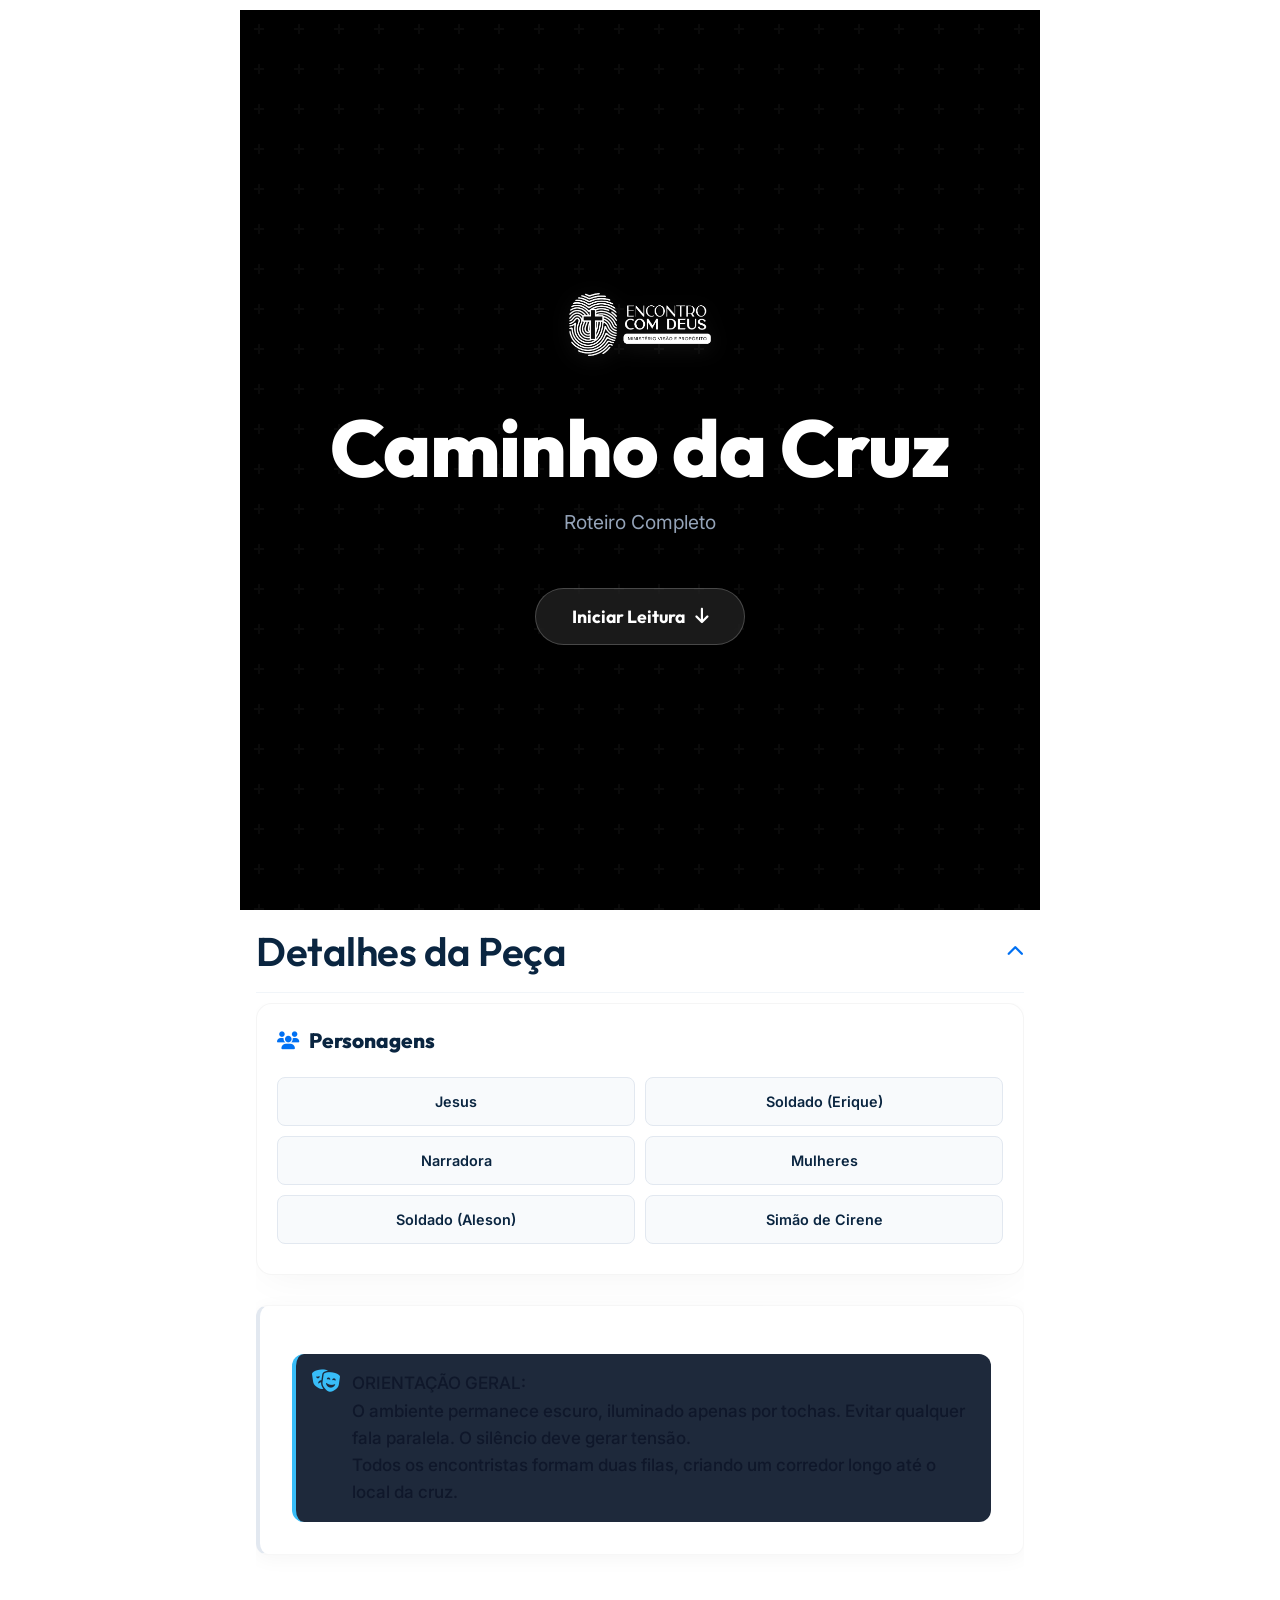
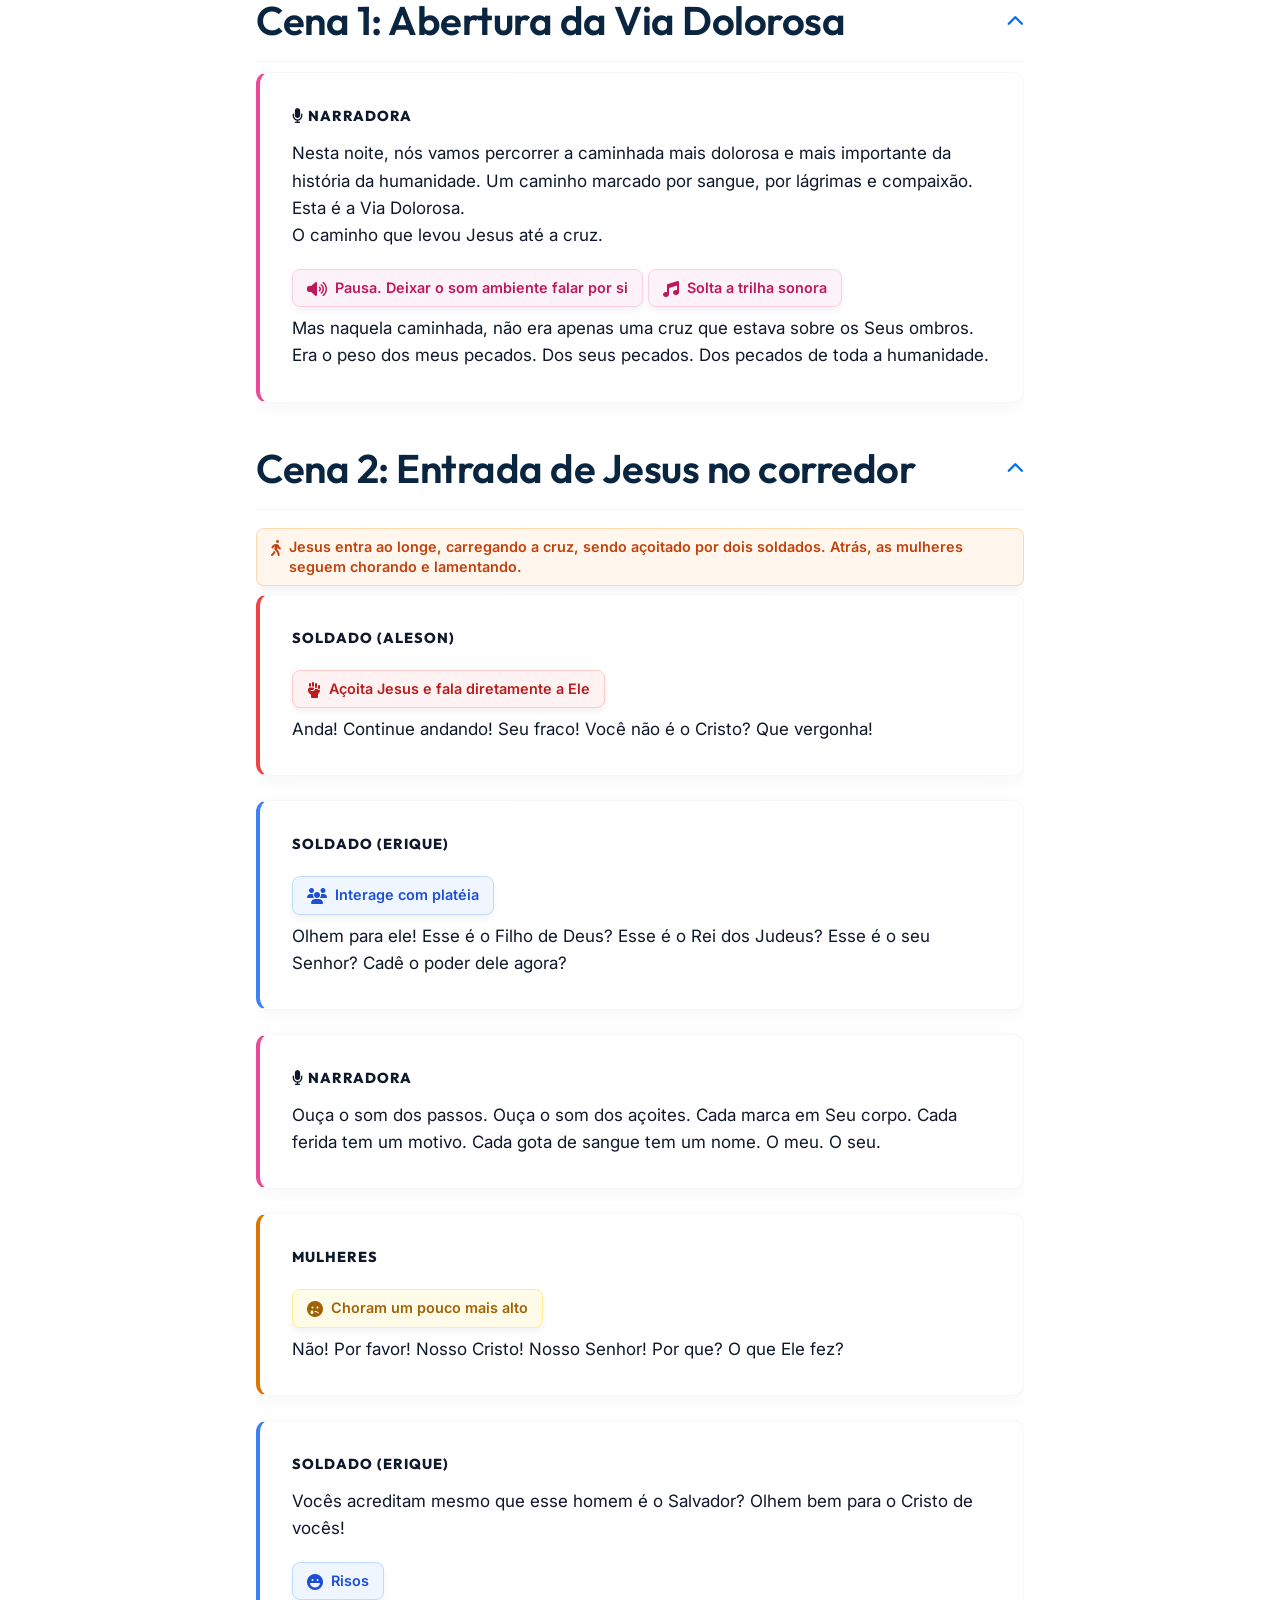
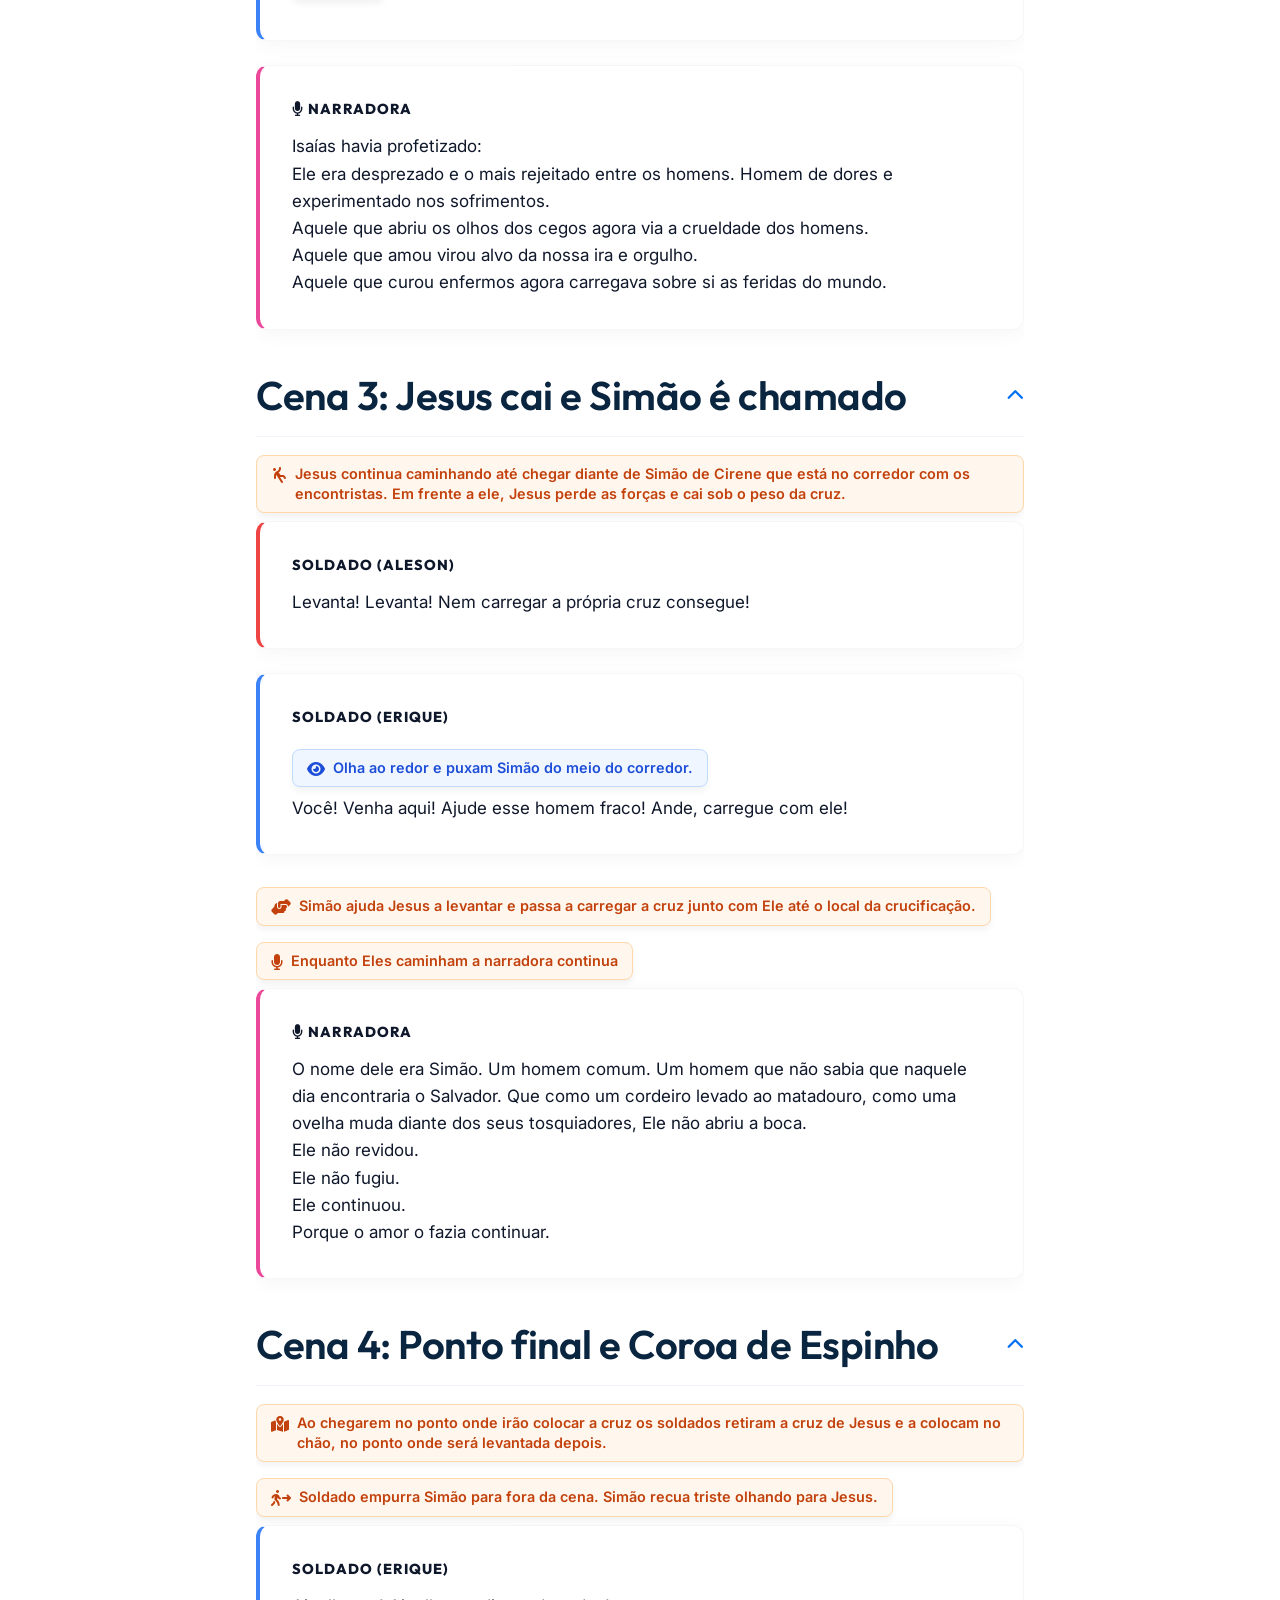
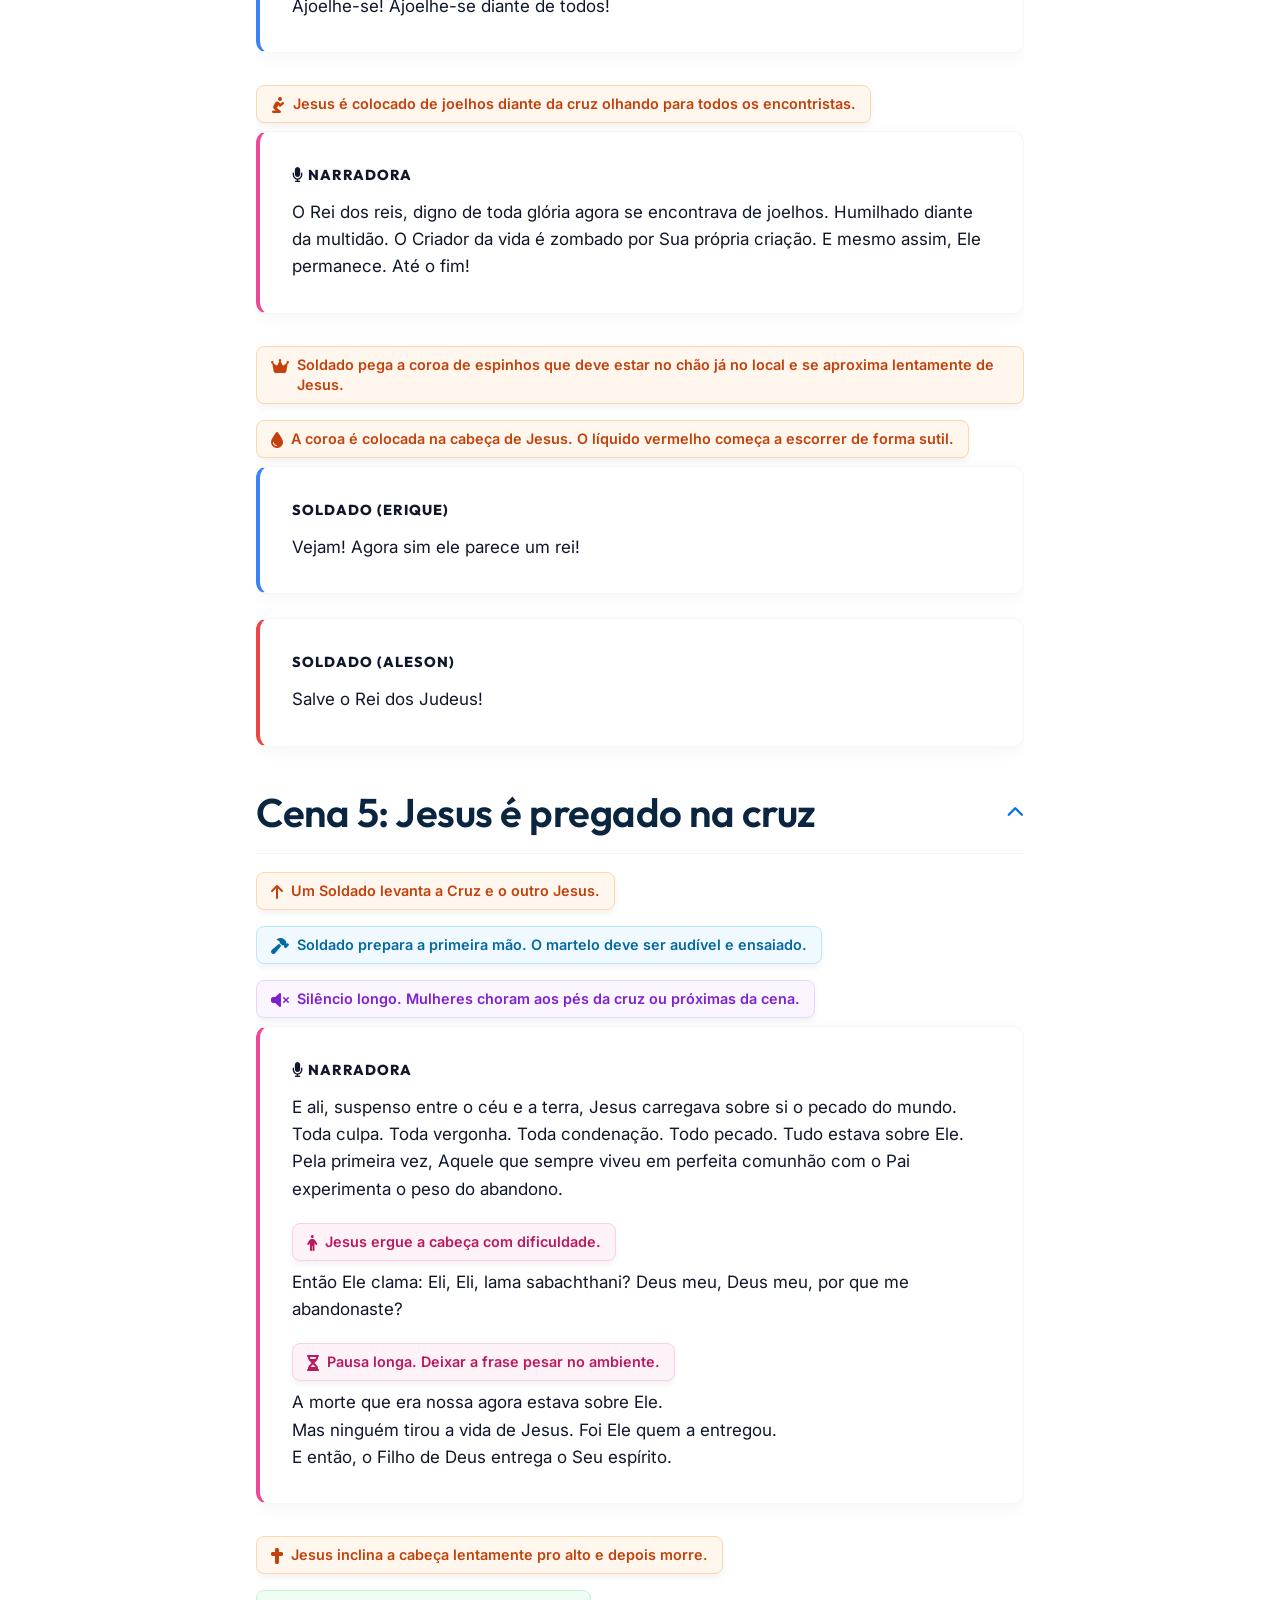
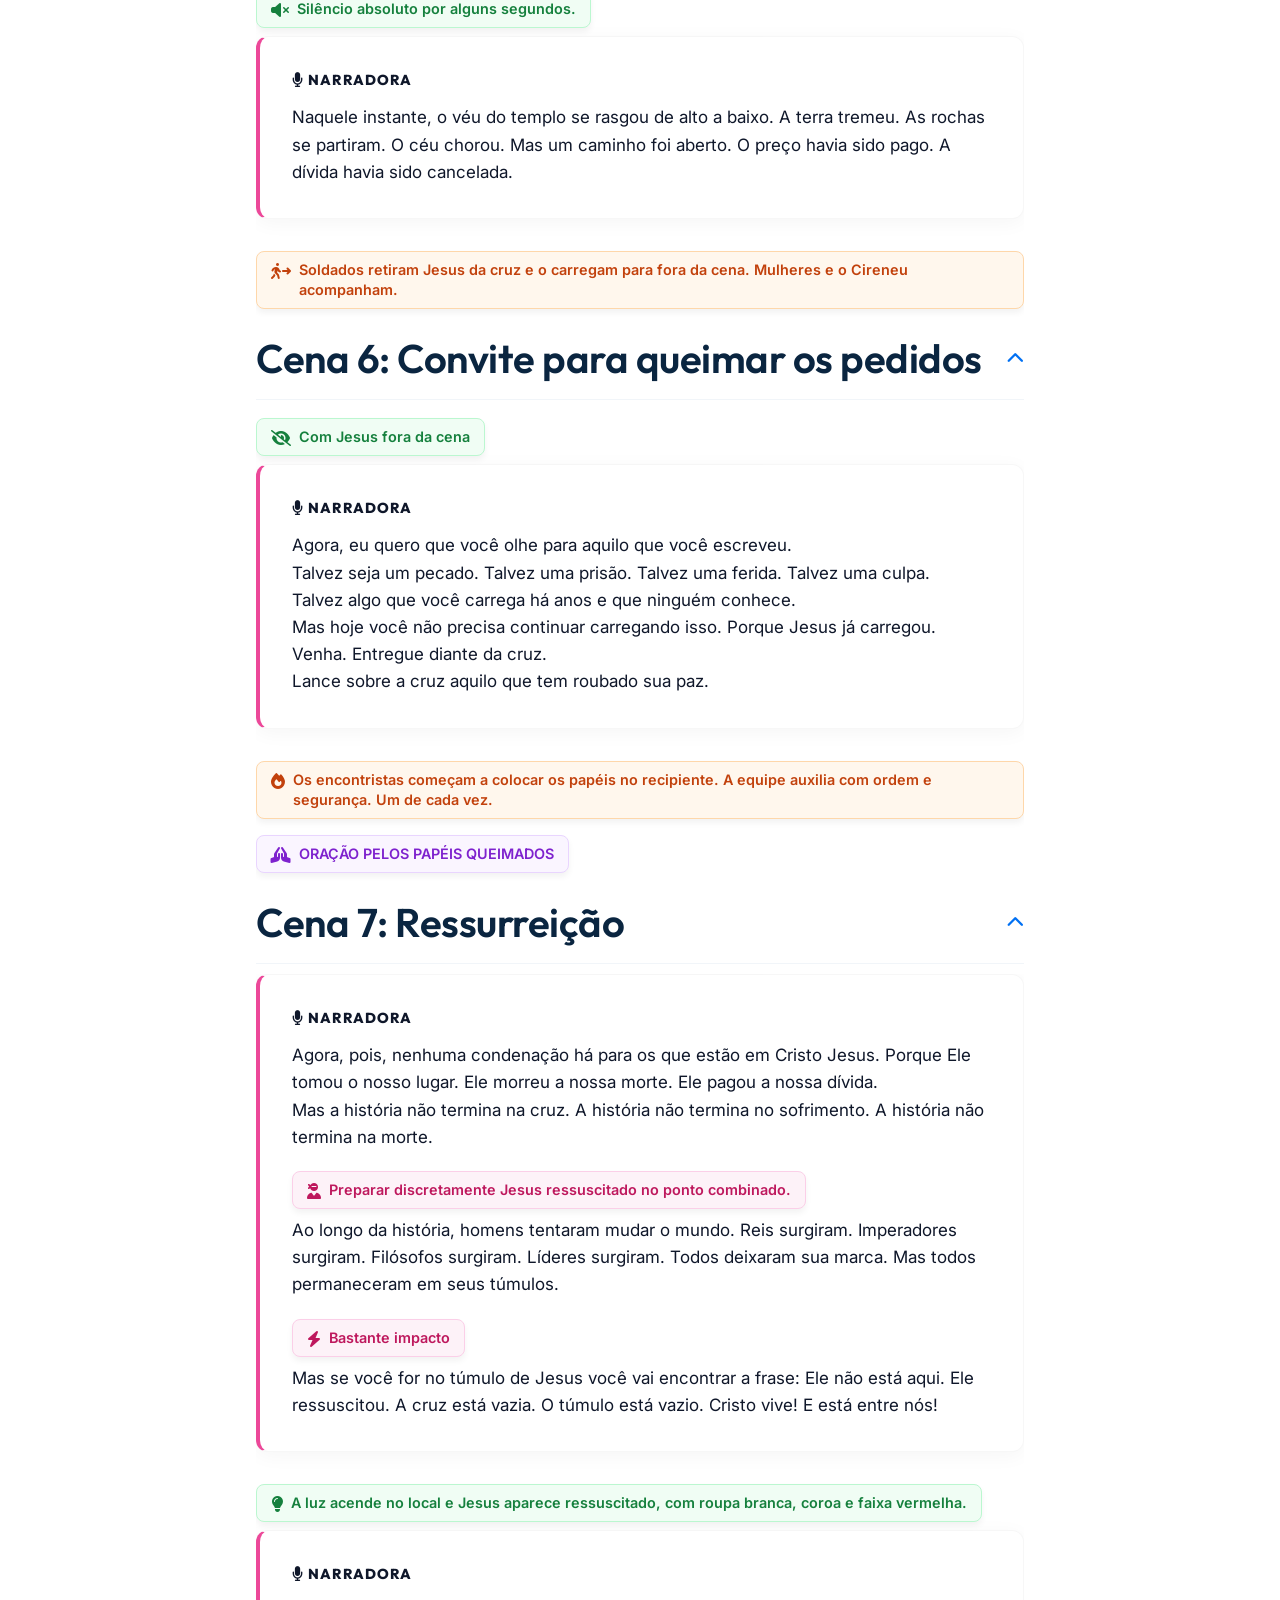
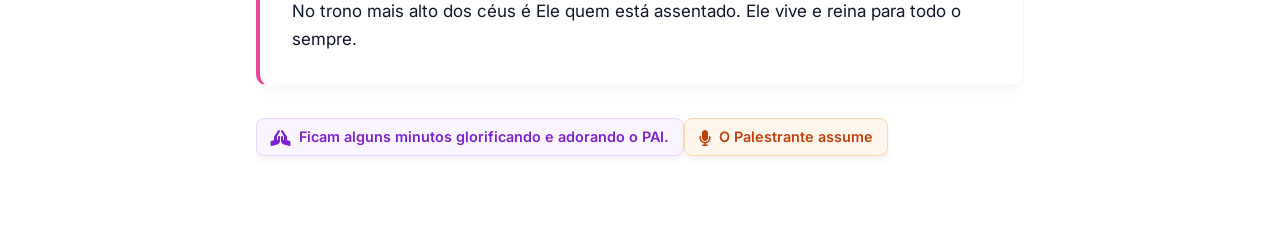
==== commit b0240d30: "Corrige tags de encerramento que estavam grudadas e sem estilo visual" ====
--- a/WebApp/index.html
+++ b/WebApp/index.html
@@ -187,7 +187,7 @@
             <div class="scene-divider"></div>
         </div>
         <div class="scene-content">
-            <span class="stage-direction">[Ao chegarem no ponto onde irão colocar a cruz os soldados retiram a cruz de Jesus e a colocam no chão, no ponto onde será levantada depois.]</span><span class="stage-direction">[Soldado empurra Simão para fora da cena. Simão recua triste olhando para Jesus.]</span>
+            <span class="stage-direction sd-action"><i class="fa-solid fa-map-location-dot"></i> Ao chegarem no ponto onde irão colocar a cruz os soldados retiram a cruz de Jesus e a colocam no chão, no ponto onde será levantada depois.</span><span class="stage-direction sd-action"><i class="fa-solid fa-person-walking-arrow-right"></i> Soldado empurra Simão para fora da cena. Simão recua triste olhando para Jesus.</span>
             <div class="dialogue-card c-soldado2">
                 <div class="char-header"><div class="char-main">SOLDADO (ERIQUE)</div></div>
                 <p>Ajoelhe-se! Ajoelhe-se diante de todos!</p>
@@ -197,7 +197,7 @@
                 <div class="char-header narrador-header"><div class="char-main"><i class="fa-solid fa-microphone"></i> NARRADORA</div></div>
                 <p>O Rei dos reis, digno de toda glória agora se encontrava de joelhos. Humilhado diante da multidão. O Criador da vida é zombado por Sua própria criação. E mesmo assim, Ele permanece. Até o fim!</p>
             </div>
-            <span class="stage-direction">[Soldado pega a coroa de espinhos que deve estar no chão já no local e se aproxima lentamente de Jesus.]</span><span class="stage-direction">[A coroa é colocada na cabeça de Jesus. O líquido vermelho começa a escorrer de forma sutil.]</span>
+            <span class="stage-direction sd-action"><i class="fa-solid fa-crown"></i> Soldado pega a coroa de espinhos que deve estar no chão já no local e se aproxima lentamente de Jesus.</span><span class="stage-direction sd-action"><i class="fa-solid fa-droplet"></i> A coroa é colocada na cabeça de Jesus. O líquido vermelho começa a escorrer de forma sutil.</span>
             <div class="dialogue-card c-soldado2">
                 <div class="char-header"><div class="char-main">SOLDADO (ERIQUE)</div></div>
                 <p>Vejam! Agora sim ele parece um rei!</p>
@@ -219,7 +219,7 @@
             <div class="scene-divider"></div>
         </div>
         <div class="scene-content">
-            <span class="stage-direction">[Um Soldado levanta a Cruz e o outro Jesus.]</span><span class="stage-direction">[Soldado prepara a primeira mão. O martelo deve ser audível e ensaiado.]</span><span class="stage-direction">[Silêncio longo. Mulheres choram aos pés da cruz ou próximas da cena.]</span>
+            <span class="stage-direction sd-action"><i class="fa-solid fa-arrow-up"></i> Um Soldado levanta a Cruz e o outro Jesus.</span><span class="stage-direction sd-audio"><i class="fa-solid fa-hammer"></i> Soldado prepara a primeira mão. O martelo deve ser audível e ensaiado.</span><span class="stage-direction sd-emotion"><i class="fa-solid fa-volume-xmark"></i> Silêncio longo. Mulheres choram aos pés da cruz ou próximas da cena.</span>
             <div class="dialogue-card c-narracao">
                 <div class="char-header narrador-header"><div class="char-main"><i class="fa-solid fa-microphone"></i> NARRADORA</div></div>
                 <p>E ali, suspenso entre o céu e a terra, Jesus carregava sobre si o pecado do mundo.<br>Toda culpa. Toda vergonha. Toda condenação. Todo pecado. Tudo estava sobre Ele.<br>Pela primeira vez, Aquele que sempre viveu em perfeita comunhão com o Pai experimenta o peso do abandono.</p>
@@ -228,7 +228,7 @@
                 <span class="stage-direction sd-tech"><i class="fa-solid fa-hourglass-half"></i> Pausa longa. Deixar a frase pesar no ambiente.</span>
                 <p>A morte que era nossa agora estava sobre Ele.<br>Mas ninguém tirou a vida de Jesus. Foi Ele quem a entregou.<br>E então, o Filho de Deus entrega o Seu espírito.</p>
             </div>
-            <span class="stage-direction">[Jesus inclina a cabeça lentamente pro alto e depois morre.]</span><span class="stage-direction">[Silêncio absoluto por alguns segundos.]</span>
+            <span class="stage-direction sd-action"><i class="fa-solid fa-cross"></i> Jesus inclina a cabeça lentamente pro alto e depois morre.</span><span class="stage-direction sd-tech"><i class="fa-solid fa-volume-xmark"></i> Silêncio absoluto por alguns segundos.</span>
             <div class="dialogue-card c-narracao">
                 <div class="char-header narrador-header"><div class="char-main"><i class="fa-solid fa-microphone"></i> NARRADORA</div></div>
                 <p>Naquele instante, o véu do templo se rasgou de alto a baixo. A terra tremeu. As rochas se partiram. O céu chorou. Mas um caminho foi aberto. O preço havia sido pago. A dívida havia sido cancelada.</p>
@@ -252,7 +252,7 @@
                 <div class="char-header narrador-header"><div class="char-main"><i class="fa-solid fa-microphone"></i> NARRADORA</div></div>
                 <p>Agora, eu quero que você olhe para aquilo que você escreveu.<br>Talvez seja um pecado. Talvez uma prisão. Talvez uma ferida. Talvez uma culpa.<br>Talvez algo que você carrega há anos e que ninguém conhece.<br>Mas hoje você não precisa continuar carregando isso. Porque Jesus já carregou.<br>Venha. Entregue diante da cruz.<br>Lance sobre a cruz aquilo que tem roubado sua paz.</p>
             </div>
-            <span class="stage-direction">[Os encontristas começam a colocar os papéis no recipiente. A equipe auxilia com ordem e segurança. Um de cada vez.]</span><span class="stage-direction">[ORAÇÃO PELOS PAPÉIS QUEIMADOS]</span>
+            <span class="stage-direction sd-action"><i class="fa-solid fa-fire"></i> Os encontristas começam a colocar os papéis no recipiente. A equipe auxilia com ordem e segurança. Um de cada vez.</span><span class="stage-direction sd-emotion"><i class="fa-solid fa-hands-praying"></i> ORAÇÃO PELOS PAPÉIS QUEIMADOS</span>
         </div>
     </section>
 
@@ -279,7 +279,7 @@
                 <div class="char-header narrador-header"><div class="char-main"><i class="fa-solid fa-microphone"></i> NARRADORA</div></div>
                 <p>No trono mais alto dos céus é Ele quem está assentado. Ele vive e reina para todo o sempre.</p>
             </div>
-            <span class="stage-direction">[Ficam alguns minutos glorificando e adorando o PAI.]</span><span class="stage-direction">[O Palestrante assume]</span>
+            <span class="stage-direction sd-emotion"><i class="fa-solid fa-hands-praying"></i> Ficam alguns minutos glorificando e adorando o PAI.</span><span class="stage-direction sd-action"><i class="fa-solid fa-microphone"></i> O Palestrante assume</span>
         </div>
     </section>
 
@@ -291,3 +291,4 @@
 
 
 
+
